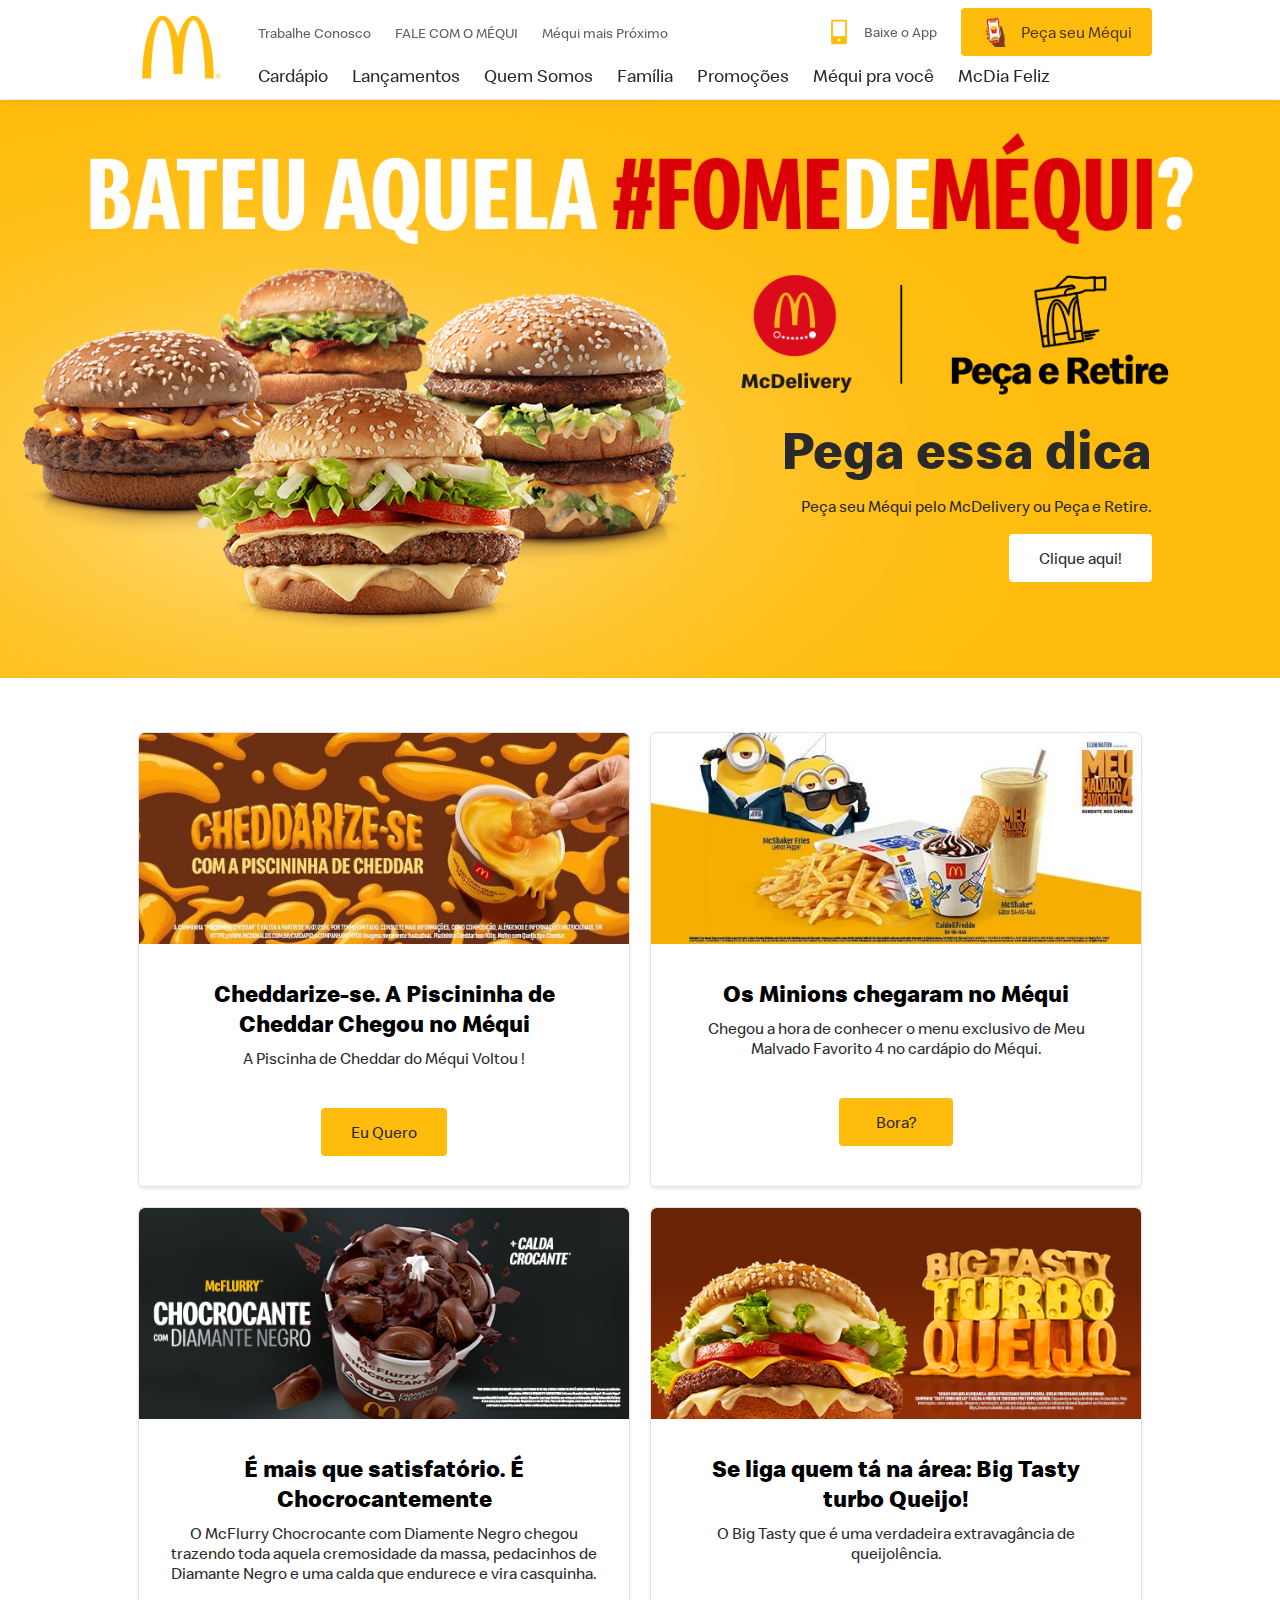
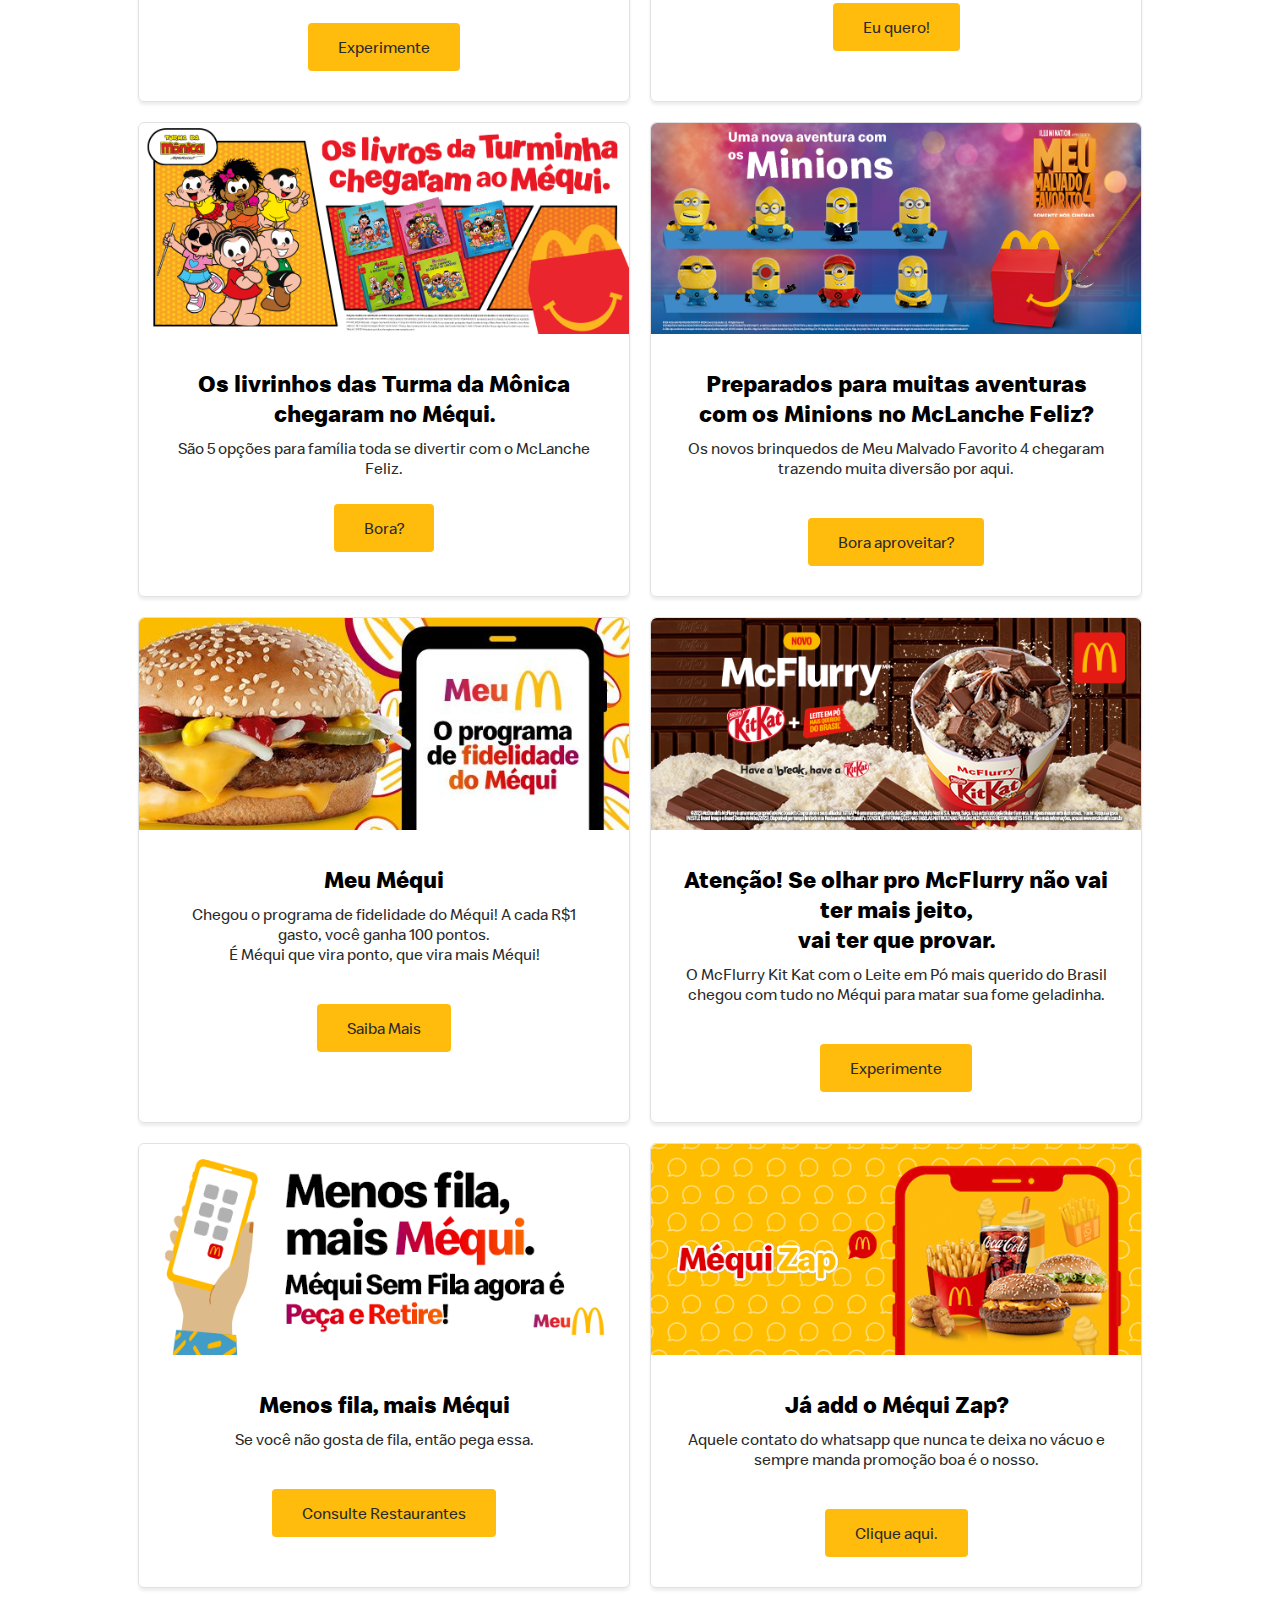
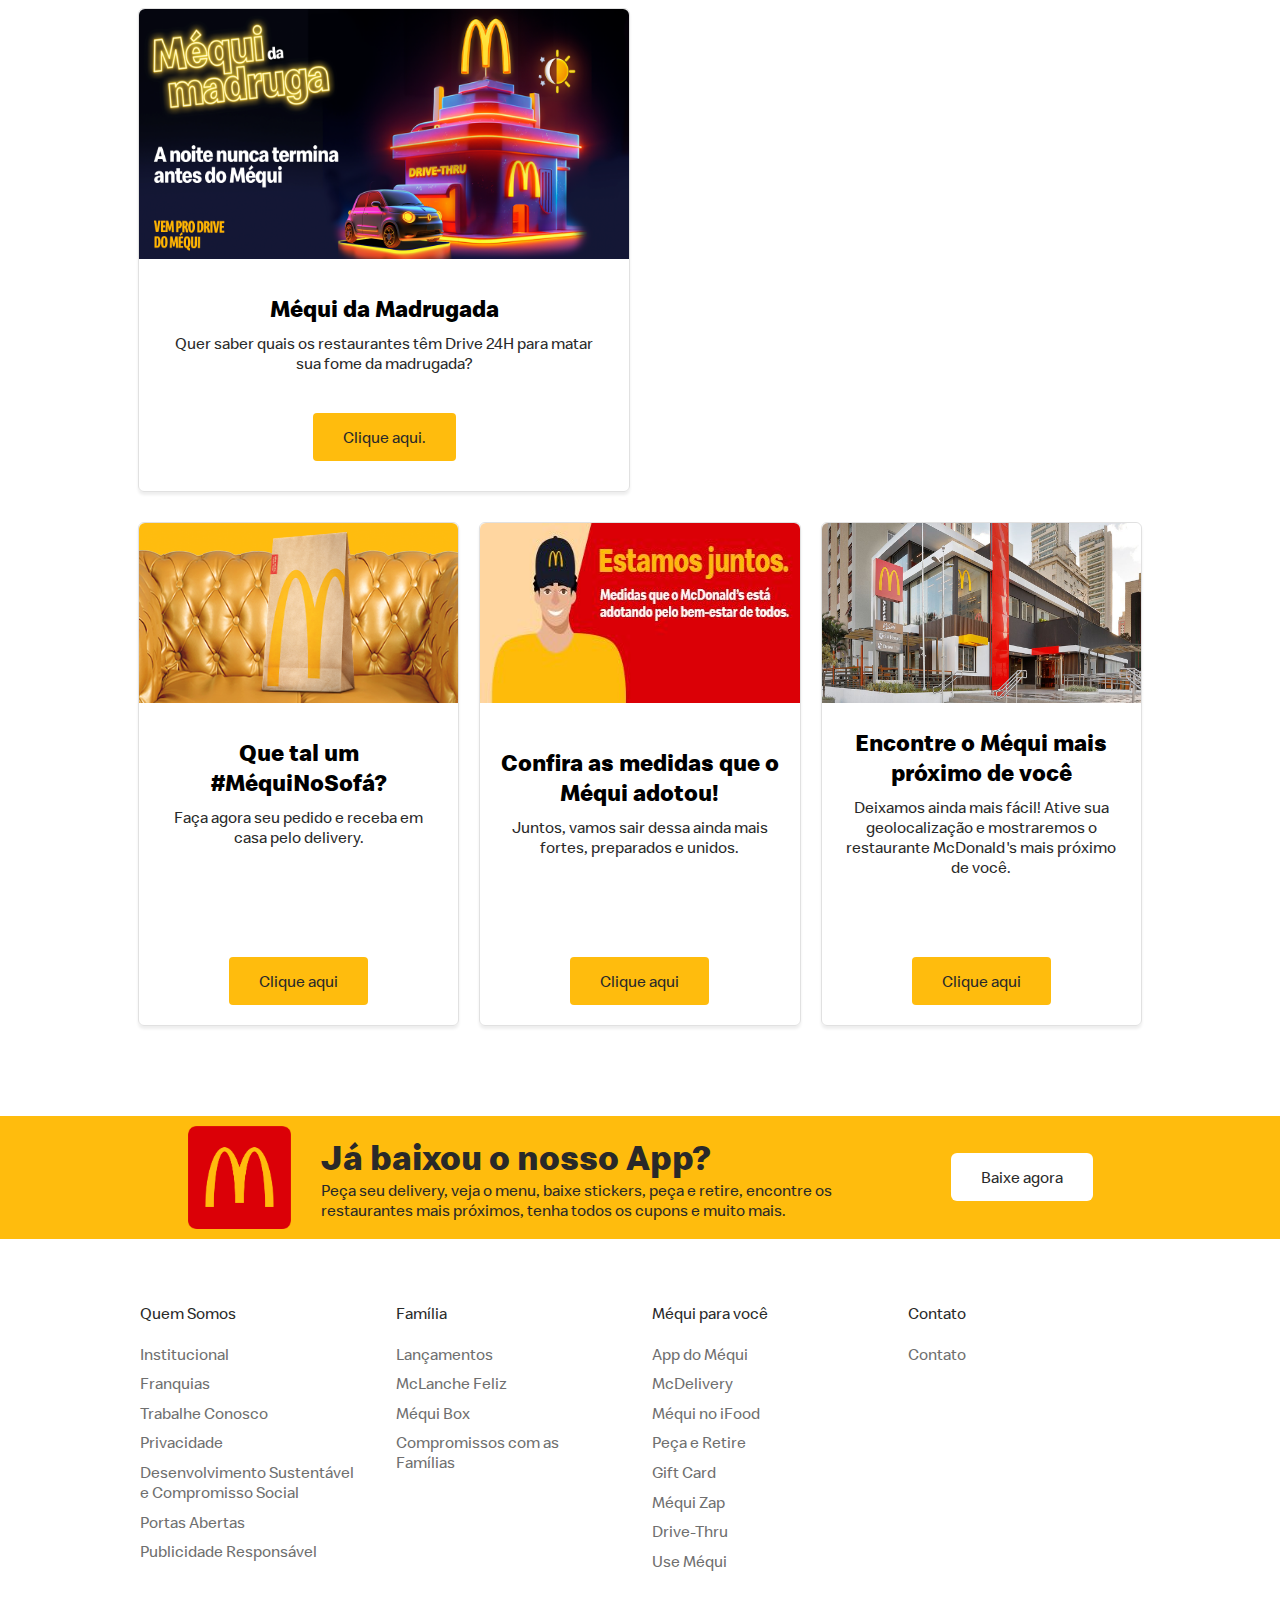
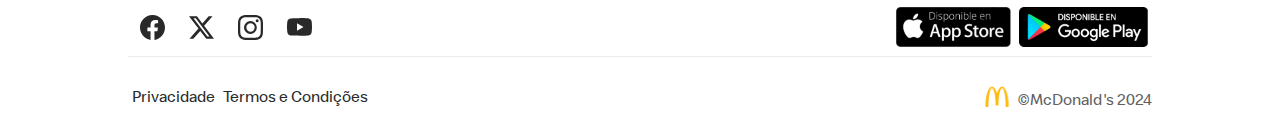
==== index.html @ 84f3f3f7 "lading page done" ====
<!DOCTYPE html>
<html lang="en">

<head>
    <meta charset="UTF-8">
    <meta name="viewport" content="width=device-width, initial-scale=1.0">
    <meta name="author" content="Gabriel do Carmo Batista">
    <meta name="description" content="USED FOR STUDIES REASONS">
    <title>McDonald's - Site Oficial do McDonald' Brasil | McDonald's</title>
    <link rel="stylesheet" href="css/style.css">
    <link rel="icon" type="image" href="./imgs/header/icone.png">
    <script src="script/script.js"></script>
</head>

<body>
    <!-- https://www.w3schools.com/howto/howto_css_dropdown_navbar.asp  => Dropdown link -->
    <header>
        <div class="header-org">
            <div class="brand_logo">
                <a href="index.html" class="img-link">
                    <img src="./imgs/header/mcdonalds-logo-footer-bg-white.webp" alt="McDonald's Logo" width="108px"
                        height="auto">
                </a>
            </div>
            <div class="navegation-div">
                <div class="nav-externs-links">
                    <div class="contact-links">
                        <nav>
                            <ul>
                                <li class="contacts"><a href="#">Trabalhe Conosco</a></li>
                                <li class="contacts"><a href="#">FALE COM O MÉQUI</a></li>
                                <li class="contacts"><a href="#">Méqui mais Próximo</a></li>
                            </ul>
                        </nav>
                    </div>
                    <div class="final-extern">
                        <div class="app-links">
                            <a href="#">
                                <img src="./imgs/header/MCD_Descarga_la_app_406b004273.png" alt="Celular Amarelo">
                                <span>Baixe o App</span>
                            </a>
                        </div>
                        <div class="order-button">
                            <a href="#">
                                <img src="./imgs/header/app-handed.png"
                                    alt="Hand holding a smartphone with foods inside">
                                <span>Peça seu Méqui</span>
                            </a>
                        </div>
                    </div>
                </div>
                <div class="nav-intern-links">
                    <nav>
                        <ul>
                            <li class="mac-links"><a href="#">Cardápio</a></li>
                            <li class="mac-links"><a href="#">Lançamentos</a></li>
                            <li class="mac-links"><a href="#">Quem Somos</a></li>
                            <li class="mac-links"><a href="#">Família</a></li>
                            <li class="mac-links"><a href="#">Promoções</a></li>
                            <li class="mac-links"><a href="#">Méqui pra você</a></li>
                            <li class="mac-links"><a href="#">McDia Feliz</a></li>
                        </ul>
                    </nav>
                </div>
            </div>
        </div>
    </header>
    <main>
        <div class="first-itens-shown">
            <img src="./imgs/592_3_1_banner_home_1440x650_cb1d3e6863.png" alt="Propaganda McDonald's">

            <div class="img-text">
                <h1>Pega essa dica</h1>
                <p>Peça seu Méqui pelo McDelivery ou Peça e Retire.</p>
                <a href="#">
                    Clique aqui!
                </a>
            </div>
        </div>

        <section class="novidades-config">
            <div class="novidades-layout">
                <div class="news-mc">
                    <div class="news-div-img">
                        <img src="./imgs/novidades/cheddarize.jpg" alt="Cheddarize">
                    </div>
                    <div class="news-div-text">
                        <h4>Cheddarize-se. A Piscininha de Cheddar Chegou no Méqui</h4>
                        <div class="text-link">
                            <p>A Piscinha de Cheddar do Méqui Voltou !</p>
                            <a href="#" class="clickhere-button">
                                Eu Quero
                            </a>
                        </div>
                    </div>
                </div>
                <div class="news-mc">
                    <div class="news-div-img">
                        <img src="./imgs/novidades/minions.jpg" alt="Minions no Mc">
                    </div>
                    <div class="news-div-text">
                        <h4>Os Minions chegaram no Méqui</h4>
                        <div class="text-link">
                            <p>Chegou a hora de conhecer o menu exclusivo de Meu Malvado Favorito 4 no cardápio do
                                Méqui.
                            </p>
                            <a href="#" class="clickhere-button">
                                Bora?
                            </a>
                        </div>
                    </div>
                </div>
                <div class="news-mc">
                    <div class="news-div-img">
                        <img src="./imgs/novidades/chocrocante.png" alt="Chocrocante">
                    </div>
                    <div class="news-div-text">
                        <h4>É mais que satisfatório. É Chocrocantemente</h4>
                        <div class="text-link">
                            <p>O McFlurry Chocrocante com Diamente Negro chegou trazendo toda aquela cremosidade da
                                massa,
                                pedacinhos de Diamante Negro e uma calda que endurece e vira casquinha.</p>
                            <a href="#" class="clickhere-button">
                                Experimente
                            </a>
                        </div>
                    </div>
                </div>
                <div class="news-mc">
                    <div class="news-div-img">
                        <img src="./imgs/novidades/bigtasty.png" alt="BigTasty">
                    </div>
                    <div class="news-div-text">
                        <h4>Se liga quem tá na área: Big Tasty turbo Queijo!</h4>
                        <div class="text-link">
                            <p>O Big Tasty que é uma verdadeira extravagância de queijolência.</p>
                            <a href="#" class="clickhere-button">
                                Eu quero!
                            </a>
                        </div>
                    </div>
                </div>
                <div class="news-mc">
                    <div class="news-div-img">
                        <img src="./imgs/novidades/turmadamonica.png" alt="Turma da Monica">
                    </div>
                    <div class="news-div-text">
                        <h4>Os livrinhos das Turma da Mônica chegaram no Méqui.</h4>
                        <p>São 5 opções para família toda se divertir com o McLanche Feliz.</p>
                        <a href="#" class="clickhere-button">
                            Bora?
                        </a>
                    </div>
                </div>
                <div class="news-mc">
                    <div class="news-div-img">
                        <img src="./imgs/novidades/mclanchefeliz.png" alt="McLanche Feliz">
                    </div>
                    <div class="news-div-text">
                        <h4>Preparados para muitas aventuras com os Minions no McLanche Feliz?</h4>
                        <div class="text-link">
                            <p>Os novos brinquedos de Meu Malvado Favorito 4 chegaram trazendo muita diversão por aqui.
                            </p>
                            <a href="#" class="clickhere-button">
                                Bora aproveitar?
                            </a>
                        </div>
                    </div>
                </div>
                <div class="news-mc">
                    <div class="news-div-img">
                        <img src="./imgs/novidades/meumequi.jpg" alt="Meu Méqui">
                    </div>
                    <div class="news-div-text">
                        <h4>Meu Méqui</h4>
                        <div class="text-link">
                            <p>Chegou o programa de fidelidade do Méqui! A cada R$1 gasto, você ganha 100 pontos. <br> É
                                Méqui que vira ponto, que vira mais Méqui!</p>
                            <a href="#" class="clickhere-button">
                                Saiba Mais
                            </a>
                        </div>
                    </div>
                </div>
                <div class="news-mc">
                    <div class="news-div-img">
                        <img src="./imgs/novidades/mcflurry.png" alt="McFlurry">
                    </div>
                    <div class="news-div-text">
                        <h4>Atenção! Se olhar pro McFlurry não vai ter mais jeito, <br>vai ter que provar.</h4>
                        <div class="text-link">
                            <p>O McFlurry Kit Kat com o Leite em Pó mais querido do Brasil chegou com tudo no Méqui para
                                matar sua fome geladinha.</p>
                            <a href="#" class="clickhere-button">
                                Experimente
                            </a>
                        </div>
                    </div>
                </div>
                <div class="news-mc">
                    <div class="news-div-img">
                        <img src="./imgs/novidades/menosfila.png" alt="Menos fila, mais Méqui">
                    </div>
                    <div class="news-div-text">
                        <h4>Menos fila, mais Méqui</h4>
                        <div class="text-link">
                            <p>Se você não gosta de fila, então pega essa.</p>
                            <a href="#" class="clickhere-button">
                                Consulte Restaurantes
                            </a>
                        </div>
                    </div>
                </div>
                <div class="news-mc">
                    <div class="news-div-img">
                        <img src="./imgs/novidades/mequizap.png" alt="MéquiZap">
                    </div>
                    <div class="news-div-text">
                        <h4>Já add o Méqui Zap?</h4>
                        <div class="text-link">
                            <p>Aquele contato do whatsapp que nunca te deixa no vácuo e sempre manda promoção boa é o
                                nosso.
                            </p>
                            <a href="#" class="clickhere-button">
                                Clique aqui.
                            </a>
                        </div>
                    </div>
                </div>
                <div class="news-mc">
                    <div class="news-div-img">
                        <img src="./imgs/novidades/mequimadrugada.png" alt="Méqui da Madrugada" width="580px"
                            height="250px">
                    </div>
                    <div class="news-div-text">
                        <h4>Méqui da Madrugada</h4>
                        <div class="text-link">
                            <p>Quer saber quais os restaurantes têm Drive 24H para matar sua fome da madrugada?</p>
                            <a href="#" class="clickhere-button">
                                Clique aqui.
                            </a>
                        </div>
                    </div>
                </div>
            </div>
        </section>
        <section class="funcionalidades">
            <div class="func-layout">
                <div class="funct-div">
                    <div class="img-fun">
                        <img src="./imgs/novidades/mequisofa.png" alt="Méqui no Sofá" width="410px" height="180px">
                    </div>
                    <div class="fun-content">
                        <div class="text-fun">
                            <h4>Que tal um #MéquiNoSofá?</h4>
                            <p>Faça agora seu pedido e receba em casa pelo delivery. <br><br></p>
                        </div>
                    </div>
                    <div class="fun-a">
                        <a href="#">Clique aqui</a>
                    </div>
                </div>
                <div class="funct-div">
                    <div class="img-fun">
                        <img src="./imgs/novidades/medidas.jpg" alt="Medidas" width="410px" height="180px">
                    </div>
                    <div class="fun-content">
                        <div class="text-fun">
                            <h4>Confira as medidas que o Méqui adotou!</h4>
                            <p>Juntos, vamos sair dessa ainda mais fortes, preparados e unidos.</p>
                        </div>
                    </div>
                    <div class="fun-a">
                        <a href="#">Clique aqui</a>
                    </div>

                </div>
                <div class="funct-div">
                    <div class="img-fun">
                        <img src="./imgs/novidades/mequimaisperto.jpg" alt="Méqui mais perto" width="410px"
                            height="180px">
                    </div>
                    <div class="fun-content">
                        <div class="text-fun">
                            <h4>Encontre o Méqui mais próximo de você</h4>
                            <p>Deixamos ainda mais fácil! Ative sua geolocalização e mostraremos o restaurante
                                McDonald's mais próximo de você.</p>
                        </div>
                    </div>
                    <div class="fun-a">
                        <a href="#">Clique aqui</a>
                    </div>

                </div>
            </div>
        </section>
    </main>

    <footer>
        <div class="footer-header">
            <div class="header-f-lyt">
                <div class="f-layt img-f">
                    <img src="./imgs/footer/mcdonalds-logo-bg-red.webp" alt="McDonalds logo" width="103px"
                        height="103px">

                    <div class="f-layt text-f">
                        <h2>Já baixou o nosso App?</h2>
                        <p>Peça seu delivery, veja o menu, baixe stickers, peça e retire, encontre os <br> restaurantes
                            mais
                            próximos, tenha todos os cupons e muito mais.</p>
                    </div>
                </div>
                <div class="f-layt button-f">
                    <a href="#">Baixe agora</a>
                </div>
            </div>
        </div>
        <div class="molho-style">
            <div class="molho-derramado sem-derramar">
                <svg xmlns="http://www.w3.org/2000/svg" width="1047" height="53" viewBox="0 0 1047 53"
                    class="cheddar-molho">
                    <g fill="#FFBC0D" fill-rule="evenodd">
                        <path
                            d="M783 0h8.898c27.346 1.109 41.205 29.39 70.124 24.947 10.435-1.602 19.12-7.673 30.019-7.762 26.084-.21 38.888 29.7 63.222 34.884 7.298 1.555 14.958 1.35 21.71-2.062 5.922-2.992 10.522-7.947 14.51-13.13 6.888-8.958 13.024-18.669 21.26-26.511 4.48-4.262 9.887-8.221 16.028-9.521 2.384-.506 4.793-.72 7.207-.845H1046M0 0c95.445 0 125.033 46.115 167.984 46.115C219.525 46.115 251.974 0 325.469 0c53.687 0 70.33 25.94 94.489 25.94C448.951 25.94 467.205 0 508.544 0"
                            transform="translate(.32)"></path>
                    </g>
                </svg>
            </div>
        </div>
        <div class="footer-links-ly">
            <div class="links-lyt">
                <div class="direction-link quem-somos-footer">
                    <div class="link-title">Quem Somos</div>
                    <div class="nav-footer-links">
                        <nav>
                            <ul>
                                <li> <a href="#">Institucional</a></li>
                                <li><a href="#">Franquias</a></li>
                                <li><a href="#">Trabalhe Conosco</a></li>
                                <li><a href="#">Privacidade</a></li>
                                <li><a href="#">Desenvolvimento Sustentável e Compromisso Social</a></li>
                                <li><a href="#">Portas Abertas</a></li>
                                <li><a href="#">Publicidade Responsável</a></li>
                            </ul>
                        </nav>
                    </div>
                </div>

                <div class="direction-link family-footer">
                    <div class="link-title">Família</div>
                    <div class="nav-footer-links">
                        <nav>
                            <ul>
                                <li><a href="#">Lançamentos</a></li>
                                <li><a href="#">McLanche Feliz</a></li>
                                <li><a href="#">Méqui Box</a></li>
                                <li><a href="#">Compromissos com as Famílias</a></li>
                            </ul>
                        </nav>
                    </div>
                </div>

                <div class="direction-link mequi-pra-vc-footer">
                    <div class="link-title">Méqui para você</div>
                    <div class="nav-footer-links">
                        <nav>
                            <ul>
                                <li><a href="#">App do Méqui</a></li>
                                <li><a href="#">McDelivery</a></li>
                                <li><a href="#">Méqui no iFood</a></li>
                                <li><a href="#">Peça e Retire</a></li>
                                <li><a href="#">Gift Card</a></li>
                                <li><a href="#">Méqui Zap</a></li>
                                <li><a href="#">Drive-Thru</a></li>
                                <li><a href="#">Use Méqui</a></li>
                            </ul>
                        </nav>
                    </div>
                </div>

                <div class="direction-link contacts-footer">
                    <div class="link-title">Contato</div>
                    <div class="nav-footer-links">
                        <nav>
                            <ul>
                                <li><a href="#">Contato</a></li>
                            </ul>
                        </nav>
                    </div>
                </div>
            </div>
        </div>
        <div class="social-medias">
            <div class="socialm-lyt">
                <div class="social-medias-links">
                    <div class="facebook"><svg xmlns="http://www.w3.org/2000/svg" width="25" height="25"
                            fill="#292929" class="bi bi-facebook" viewBox="0 0 16 16">
                            <path
                                d="M16 8.049c0-4.446-3.582-8.05-8-8.05C3.58 0-.002 3.603-.002 8.05c0 4.017 2.926 7.347 6.75 7.951v-5.625h-2.03V8.05H6.75V6.275c0-2.017 1.195-3.131 3.022-3.131.876 0 1.791.157 1.791.157v1.98h-1.009c-.993 0-1.303.621-1.303 1.258v1.51h2.218l-.354 2.326H9.25V16c3.824-.604 6.75-3.934 6.75-7.951" />
                        </svg></div>

                    <div class="twitter">
                        <svg xmlns="http://www.w3.org/2000/svg" width="25" height="25" fill="#292929" class="bi bi-twitter-x" viewBox="0 0 16 16">
                            <path d="M12.6.75h2.454l-5.36 6.142L16 15.25h-4.937l-3.867-5.07-4.425 5.07H.316l5.733-6.57L0 .75h5.063l3.495 4.633L12.601.75Zm-.86 13.028h1.36L4.323 2.145H2.865z"/>
                          </svg>
                    </div>

                    <div class="instagram">
                        <svg xmlns="http://www.w3.org/2000/svg" width="25" height="25" fill="#292929" class="bi bi-instagram" viewBox="0 0 16 16">
                            <path d="M8 0C5.829 0 5.556.01 4.703.048 3.85.088 3.269.222 2.76.42a3.9 3.9 0 0 0-1.417.923A3.9 3.9 0 0 0 .42 2.76C.222 3.268.087 3.85.048 4.7.01 5.555 0 5.827 0 8.001c0 2.172.01 2.444.048 3.297.04.852.174 1.433.372 1.942.205.526.478.972.923 1.417.444.445.89.719 1.416.923.51.198 1.09.333 1.942.372C5.555 15.99 5.827 16 8 16s2.444-.01 3.298-.048c.851-.04 1.434-.174 1.943-.372a3.9 3.9 0 0 0 1.416-.923c.445-.445.718-.891.923-1.417.197-.509.332-1.09.372-1.942C15.99 10.445 16 10.173 16 8s-.01-2.445-.048-3.299c-.04-.851-.175-1.433-.372-1.941a3.9 3.9 0 0 0-.923-1.417A3.9 3.9 0 0 0 13.24.42c-.51-.198-1.092-.333-1.943-.372C10.443.01 10.172 0 7.998 0zm-.717 1.442h.718c2.136 0 2.389.007 3.232.046.78.035 1.204.166 1.486.275.373.145.64.319.92.599s.453.546.598.92c.11.281.24.705.275 1.485.039.843.047 1.096.047 3.231s-.008 2.389-.047 3.232c-.035.78-.166 1.203-.275 1.485a2.5 2.5 0 0 1-.599.919c-.28.28-.546.453-.92.598-.28.11-.704.24-1.485.276-.843.038-1.096.047-3.232.047s-2.39-.009-3.233-.047c-.78-.036-1.203-.166-1.485-.276a2.5 2.5 0 0 1-.92-.598 2.5 2.5 0 0 1-.6-.92c-.109-.281-.24-.705-.275-1.485-.038-.843-.046-1.096-.046-3.233s.008-2.388.046-3.231c.036-.78.166-1.204.276-1.486.145-.373.319-.64.599-.92s.546-.453.92-.598c.282-.11.705-.24 1.485-.276.738-.034 1.024-.044 2.515-.045zm4.988 1.328a.96.96 0 1 0 0 1.92.96.96 0 0 0 0-1.92m-4.27 1.122a4.109 4.109 0 1 0 0 8.217 4.109 4.109 0 0 0 0-8.217m0 1.441a2.667 2.667 0 1 1 0 5.334 2.667 2.667 0 0 1 0-5.334"/>
                          </svg>
                    </div>

                    <div class="youtube">
                        <svg xmlns="http://www.w3.org/2000/svg" width="25" height="25" fill="#292929" class="bi bi-youtube" viewBox="0 0 16 16">
                            <path d="M8.051 1.999h.089c.822.003 4.987.033 6.11.335a2.01 2.01 0 0 1 1.415 1.42c.101.38.172.883.22 1.402l.01.104.022.26.008.104c.065.914.073 1.77.074 1.957v.075c-.001.194-.01 1.108-.082 2.06l-.008.105-.009.104c-.05.572-.124 1.14-.235 1.558a2.01 2.01 0 0 1-1.415 1.42c-1.16.312-5.569.334-6.18.335h-.142c-.309 0-1.587-.006-2.927-.052l-.17-.006-.087-.004-.171-.007-.171-.007c-1.11-.049-2.167-.128-2.654-.26a2.01 2.01 0 0 1-1.415-1.419c-.111-.417-.185-.986-.235-1.558L.09 9.82l-.008-.104A31 31 0 0 1 0 7.68v-.123c.002-.215.01-.958.064-1.778l.007-.103.003-.052.008-.104.022-.26.01-.104c.048-.519.119-1.023.22-1.402a2.01 2.01 0 0 1 1.415-1.42c.487-.13 1.544-.21 2.654-.26l.17-.007.172-.006.086-.003.171-.007A100 100 0 0 1 7.858 2zM6.4 5.209v4.818l4.157-2.408z"/>
                          </svg>
                    </div>
                </div>
                <div class="download-app">
                    <div class="apple-store">
                        <img src="./imgs/footer/download app/app_store_3x_d293084ca1.png" alt="Apple Store">
                    </div>
                    <div class="play-store">
                        <img src="./imgs/footer/download app/disponible_google_play_3x_c977cae3bc.png" alt="Play Store">
                    </div>
                </div>
            </div>
        </div>
        <div class="last-content">
            <div class="last-lyt">
                <div class="link-privaticity">
                    <nav>
                        <ul>
                            <li><a href="#">Privacidade</a></li>
                            <li><a href="#">Termos e Condições</a></li>
                        </ul>
                    </nav>
                </div>
                <div class="copyrigthh">
                    <div class="copy-img">
                        <img src="./imgs/header/icone.png" alt="McLogo">
                    </div>
                    <div class="copy-text">
                        <span>&copy;McDonald's 2024</span>
                    </div>
                </div>
            </div>
        </div>
    </footer>
</body>

</html>
---- css/style.css ----
* {
    margin: 0;
    padding: 0;
    box-sizing: border-box;
}


/* FONTS - TAKEN IN THE OFFICIAL MAKE DONALD'S WEBSITE */
@font-face {
    font-family: Speedee-Regular;
    src: url("../fonts/Speedee_A_Rg.783d9e1.ttf");
}

@font-face {
    font-family: Speedee-Bold;
    src: url("../fonts/Speedee_A_Bd.2be351e.ttf");
}


/* PAGE'S CONFIGS */
body {
    font-family: Speedee-Regular;
    overflow-x: hidden;
}


/*  HEADER ELEMENT'S CONFIGS */
header {
    position: fixed;
    width: 100%;
    box-shadow: 0em 0em 0.6em rgba(0, 0, 0, 0.13);
    background-color: white;
    z-index: 1000;
}

.header-org {
    padding: 0 10%;
    display: inline-flex;
}

.brand_logo {
    display: inline-flex;
    height: 100%;
}

.brand_logo a {
    margin-right: 10px;
}

.nav-externs-links {
    display: inline-flex;
    align-items: center;
    justify-content: space-between;
    width: 100%;
}

.nav-intern-links {
    display: inline-flex;
}

.nav-externs-links nav ul,
.nav-intern-links nav ul {
    list-style-type: none;
    display: flex;
}

.nav-externs-links nav ul li a {
    color: #606060;
    font-size: 14px;
    text-decoration: none;
    padding: .5rem .75rem;
    white-space: nowrap;
}

.nav-intern-links nav ul li a {
    color: #292929;
    font-size: 18px;
    text-decoration: none;
    padding: .5rem .75rem;
    white-space: nowrap;
}

.final-extern {
    display: inline-flex;
    align-items: center;
}

.app-links a {
    display: inline-flex;
    align-items: center;
    text-decoration: none;
    color: #606060;
    font-size: 14px;
    padding: .5rem .75rem;
    white-space: nowrap;
}

.app-links a img {
    margin-right: 10px;
    max-height: 30px;
}

.order-button {
    padding: .5rem .75rem;
    padding-right: 0;
}

.order-button a img {
    max-height: 30px;
    margin-right: 10px;
}

.order-button a {
    font-size: 1rem;
    text-decoration: none;
    color: rgba(0, 0, 0, .7);
    ;
    display: inline-flex;
    text-align: center;
    align-items: center;
    background-color: #ffbc0d;
    height: 48px;
    min-width: 114px;
    cursor: pointer;
    padding: 20px;
    border-radius: 4px;
    white-space: nowrap;
}

.order-button a:hover {
    background-color: #c08b00;
}




/* MAIN ELEMENT'S CONFIG */
.first-itens-shown {
    position: relative;
    padding-top: 100px;
}

.first-itens-shown img {
    width: 100%;
}

.img-text {
    position: absolute;
    right: 10%;
    color: #292929;
    text-align: right;
    top: 0;
    height: calc(100% - 100px);
    display: flex;
    align-items: flex-end;
    flex-direction: column;
    justify-content: flex-end;
}

.img-text h1 {
    font-family: Speedee-Bold;
    font-size: 54px;
    margin-bottom: 13px;
}

.img-text p {
    font-size: 16px;
    margin-bottom: 18px;
    color: #292929;
}

.img-text a {
    text-decoration: none;
    color: #292929;
    background-color: white;
    height: 48px;
    min-width: 114px;
    padding: 14px 30px;
    border-radius: 4px;
}


.novidades-config {
    width: 100%;
}

.novidades-layout {
    padding: 0 10%;
    padding-top: 40px;
    display: flex;
    flex-wrap: wrap;
}

.news-mc {
    border: 1px solid #e1e1e1;
    box-shadow: 0 3px 3px rgba(0, 0, 0, .07);
    border-radius: 6px;
    text-align: center;
    display: flex;
    align-items: center;
    flex-direction: column;
    width: calc(50% - 20px);
    margin: 10px;
}

.news-div-img {
    display: block;
    width: 100%;
}


.news-div-img img {
    width: 100%;
    border-radius: 6px 6px 0px 0px;
}

.news-div-text {
    padding: 30px;

}

.news-div-text h4 {
    font-size: 24px;
    font-family: Speedee-Bold;
}

.news-div-text p {
    font-size: 16px;
    color: #292929;
    margin-top: 10px;
    margin-bottom: 40px;
}

.news-div-text a {
    background-color: #ffbc0d;
    color: #292929;
    border: none;
    height: 48px;
    min-width: 114px;
    padding: 14px 30px;
    white-space: nowrap;
    text-align: center;
    text-decoration: none;
    border-radius: 4px;
}

.news-div-text a:hover {
    background-color: #c08b00;
}

.text-link {
    display: flex;
    align-items: center;
    flex-direction: column;

}

.funcionalidades {
    width: 100%;
}

.func-layout {
    padding: 0 10%;
    padding-top: 10px;
    padding-bottom: 80px;
    display: flex;
    flex-wrap: nowrap;
}

.funct-div {
    border: 1px solid #e1e1e1;
    box-shadow: 0 3px 3px rgba(0, 0, 0, .07);
    border-radius: 6px;
    text-align: center;
    display: flex;
    align-items: center;
    flex-direction: column;
    width: calc(50% - 20px);
    margin: 10px;
    justify-content: space-between;
}

.fun-content {
    padding: 20px;
}

.img-fun {
    display: block;
    width: 100%;
}

.img-fun img {
    width: 100%;
    border-radius: 6px 6px 0px 0px;
}

.text-fun h4 {
    font-size: 24px;
    font-family: Speedee-Bold;
}

.text-fun p {
    font-size: 16px;
    color: #292929;
    margin-top: 10px;
    margin-bottom: 40px;
}

.fun-a {
    display: flex;
    justify-content: center;
    align-items: center;
    padding: 20px;
    width: 100%;
}

.fun-a a {
    background-color: #ffbc0d;
    color: #292929;
    border: none;
    height: 48px;
    min-width: 114px;
    padding: 14px 30px;
    white-space: nowrap;
    text-decoration: none;
    border-radius: 4px;
}

.fun-a a:hover {
    background-color: #c08b00;
}



/* FOOTER ELEMENTS'S CONFIG*/
footer {
    width: 100%;
}

.footer-header {
    background-color: #ffbc0d;
    padding: 0 10%;
}

.header-f-lyt {
    padding: 10px 0;
    display: flex;
    align-items: center;
    justify-content: space-around;
}

.img-f {
    display: flex;
    align-items: center;
}

.img-f img {
    margin-right: 30px;
}

.text-f {
    display: inline-flex;
    flex-direction: column;
}

.text-f p {
    color: #292929;
    font-size: 16px;
}

.text-f h2 {
    font-family: Speedee-bold;
    font-size: 36px;
    color: #292929;
}


.button-f a {
    background-color: white;
    text-decoration: none;
    color: #292929;
    padding: 14px 30px;
    white-space: nowrap;
    height: 48px;
    min-width: 114px;
    border-radius: 6px;
}

.molho-style {
    padding: 0 10%;

}

.sem-derramar {
    visibility: hidden;
    margin-top: -20px;
}

.derramando {
    visibility: visible;
}


.footer-links-ly {
    padding: 0 10%;
    margin: 15px 0;
}

.links-lyt {
    display: flex;
    color: #292929;
}

.direction-link {
    padding: .75rem;
    margin-right: 16px;
    display: block;
    flex-basis: 0;
    flex-grow: 1;
    flex-shrink: 1;

}

.link-title {
    padding-bottom: 1rem;
}

.nav-footer-links nav ul li {
    list-style-type: none;
    padding: .30rem 0;
}

.nav-footer-links nav ul li a {
    text-decoration: none;
    color: #6f6f6f;
}


/* Social Medias Layout */
.social-medias {
    padding: 0 10%;
    margin-bottom: 1.6rem;
}

.socialm-lyt {
    display: flex;
    justify-content: space-between;
    border-bottom: 1px solid rgba(0, 0, 0, .08);
}

.social-medias-links {
    display: flex;
}

.social-medias-links div {
    padding: .75rem;
}

.facebook svg:hover {
    fill: blue;
    transition: 0.5s;
}

.twitter svg:hover {
    fill: goldenrod;
    transition: 0.5s;
}

.instagram svg:hover {
    fill: palevioletred;
    transition: 0.5s;
}

.youtube svg:hover {
    fill: red;
    transition: 0.5s;
}


.download-app {
    display: flex;
}

.download-app div {
    padding: .25rem;
}

.download-app div img {
    width: auto;
    height: 40px;
}

/* Last content */
.last-content {
    padding: 0 10%;
}

.last-lyt {
    display: flex;
    justify-content: space-between;
    color: #606060;
}

.link-privaticity nav ul {
    display: flex;
}

.link-privaticity nav ul li {
    list-style-type: none;
    padding: .25rem;
}


.link-privaticity nav ul li a {
    text-decoration: none;
    color: #292929;
}

.copyrigthh {
    display: flex;
    text-align: center;
    align-items: center;
}

.copy-img {
    margin-right: 5px;
}

.copy-img img {
    height: 30px;
    width: auto;
}
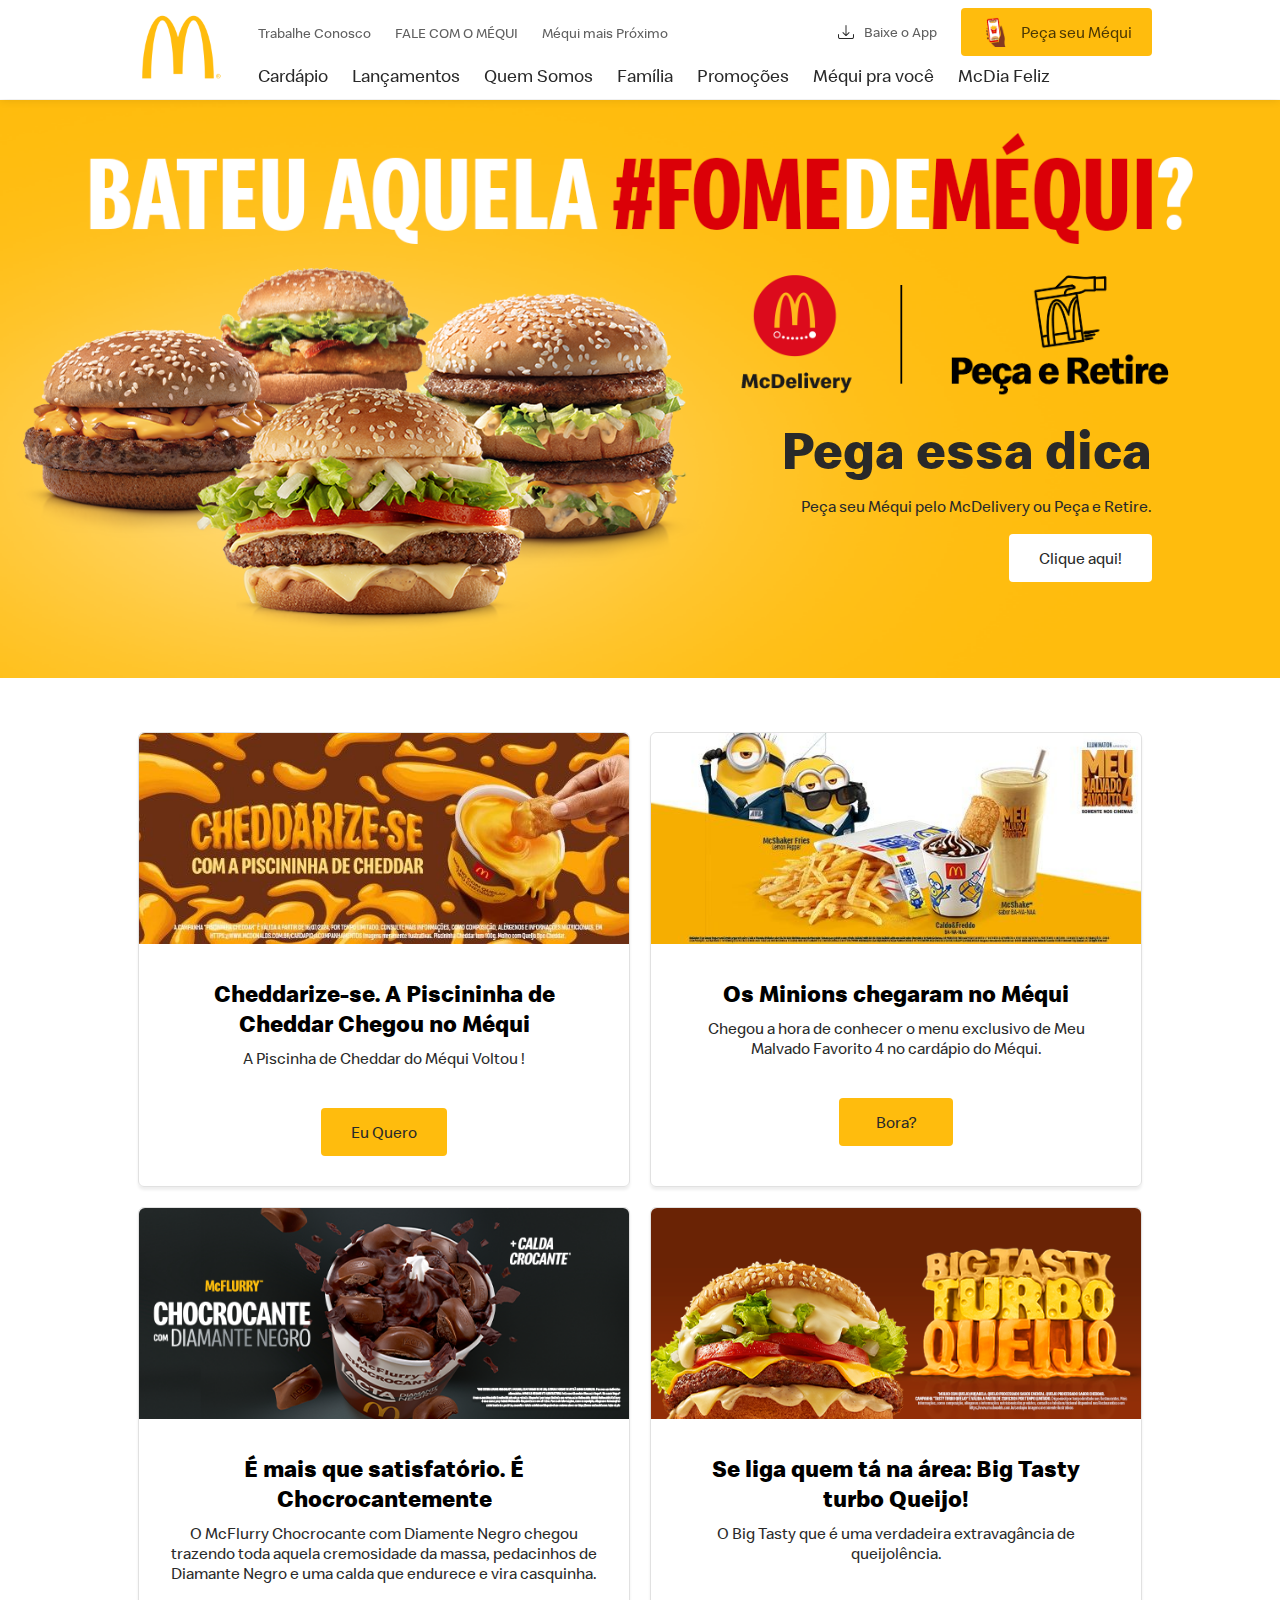
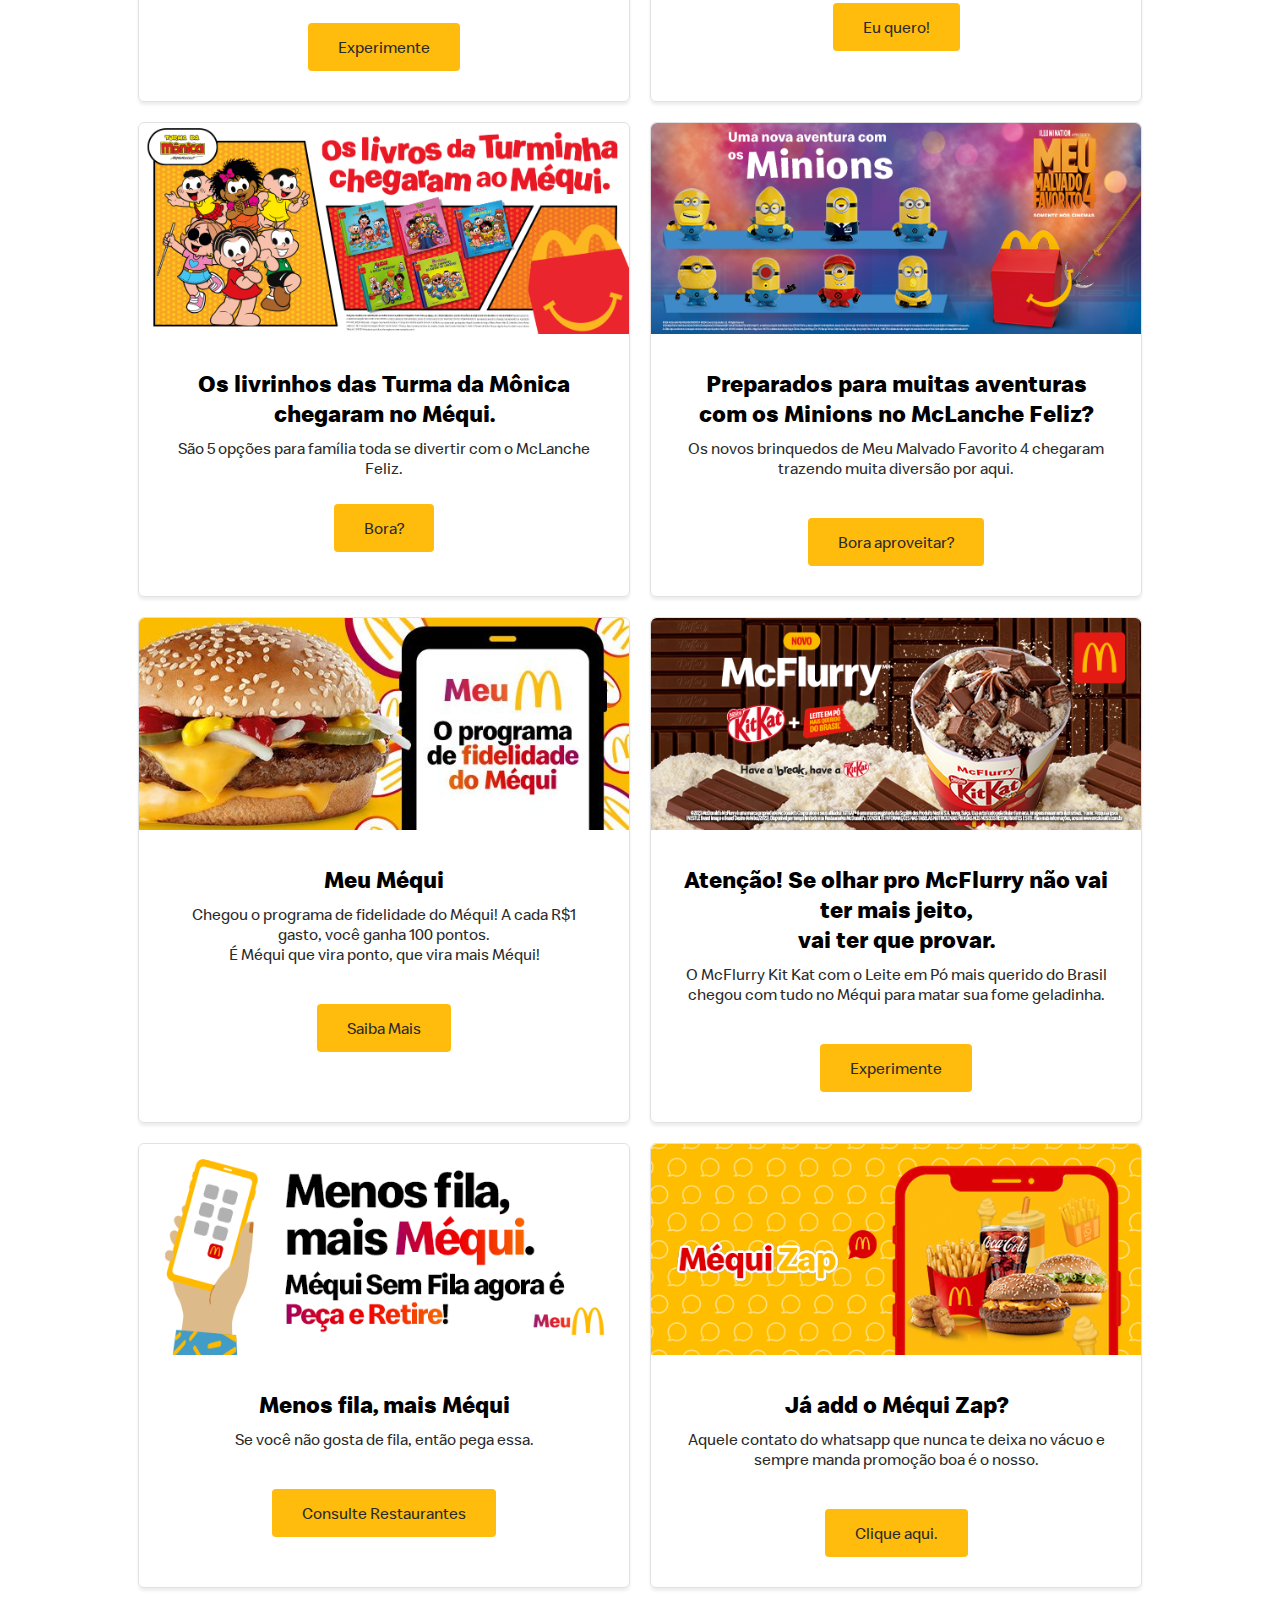
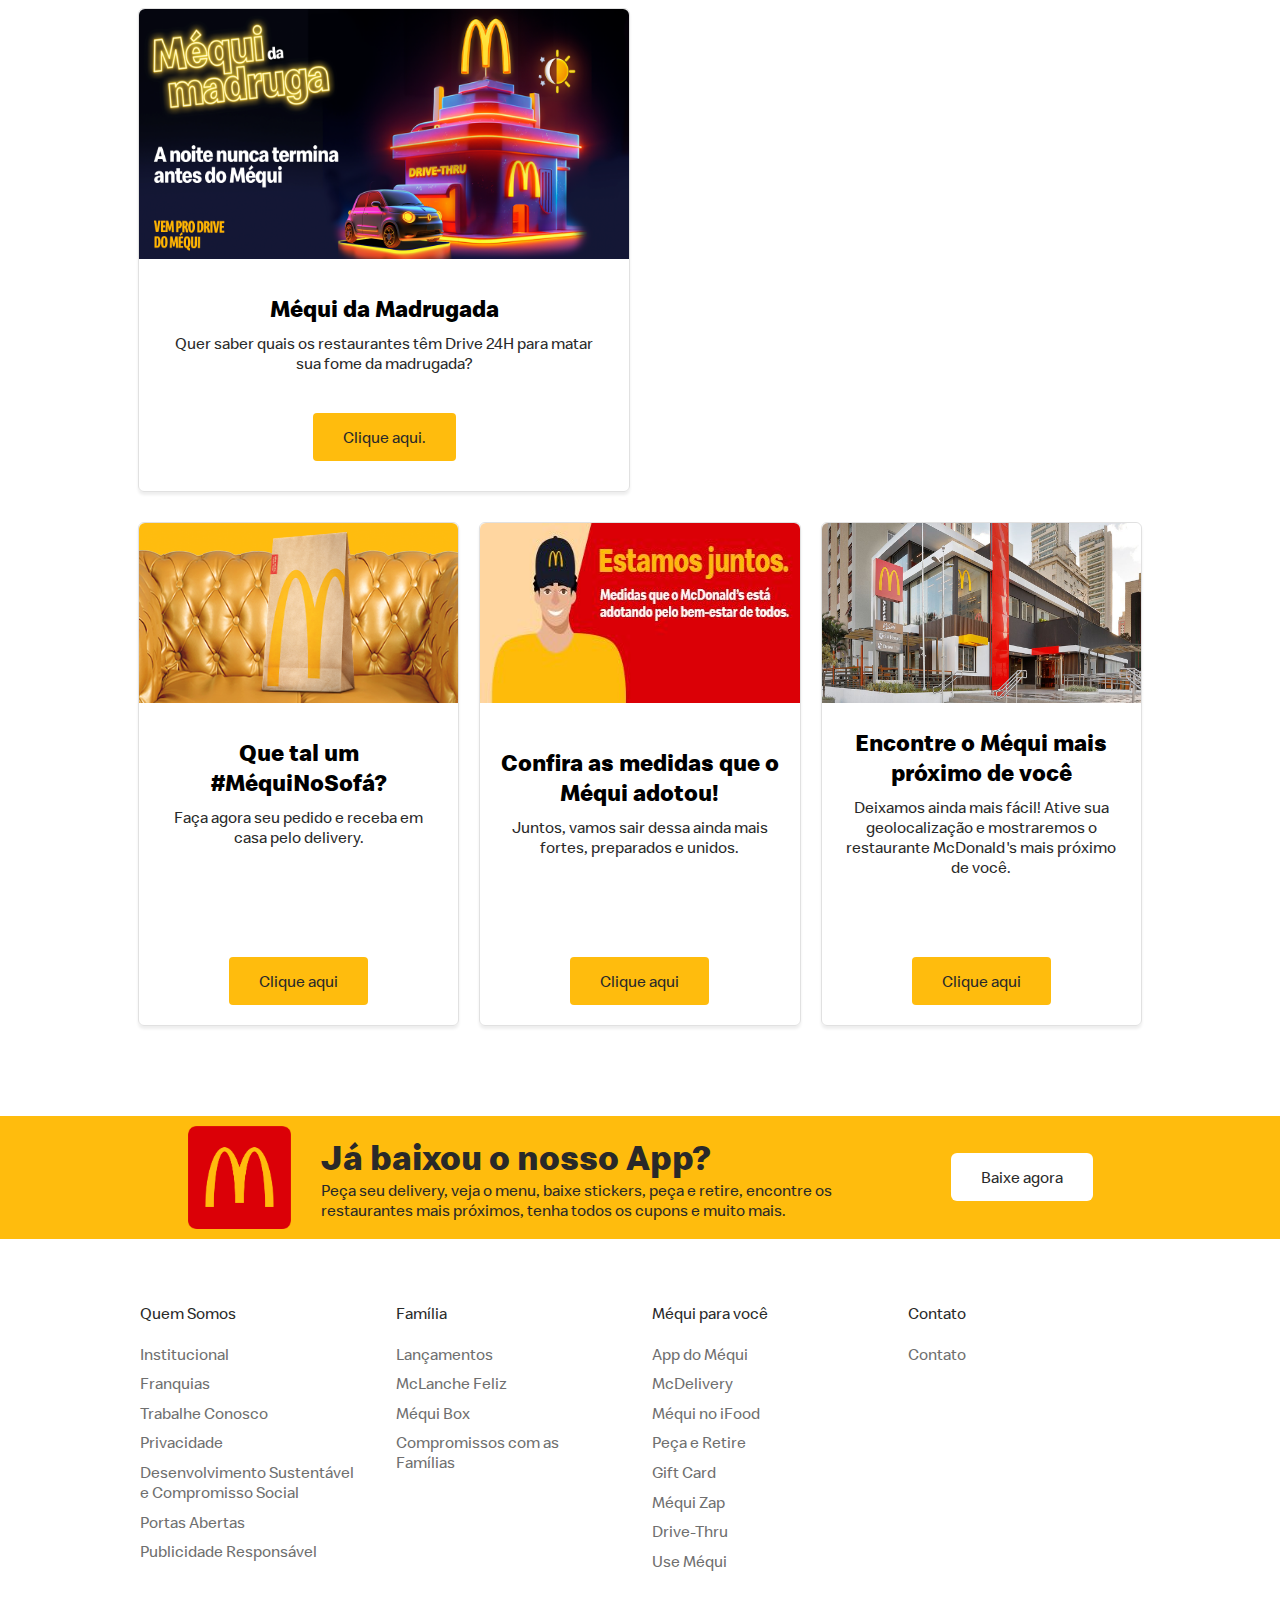
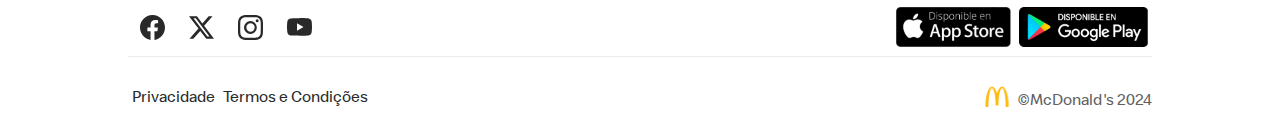
==== commit 7b55b178: "more resposivity" ====
--- a/index.html
+++ b/index.html
@@ -9,11 +9,11 @@
     <title>McDonald's - Site Oficial do McDonald' Brasil | McDonald's</title>
     <link rel="stylesheet" href="css/style.css">
     <link rel="icon" type="image" href="./imgs/header/icone.png">
+    <link rel="stylesheet" href="https://cdn.jsdelivr.net/npm/bootstrap-icons@1.11.3/font/bootstrap-icons.min.css">
     <script src="script/script.js"></script>
 </head>
 
 <body>
-    <!-- https://www.w3schools.com/howto/howto_css_dropdown_navbar.asp  => Dropdown link -->
     <header>
         <div class="header-org">
             <div class="brand_logo">
@@ -21,6 +21,9 @@
                     <img src="./imgs/header/mcdonalds-logo-footer-bg-white.webp" alt="McDonald's Logo" width="108px"
                         height="auto">
                 </a>
+                <div class="menu-svg">
+                    <i class="bi bi-list"></i>
+                </div>
             </div>
             <div class="navegation-div">
                 <div class="nav-externs-links">
@@ -35,8 +38,8 @@
                     </div>
                     <div class="final-extern">
                         <div class="app-links">
-                            <a href="#">
-                                <img src="./imgs/header/MCD_Descarga_la_app_406b004273.png" alt="Celular Amarelo">
+                            <a href="Apps page/apps.html">
+                                <i class="bi bi-download"></i>
                                 <span>Baixe o App</span>
                             </a>
                         </div>
@@ -65,9 +68,104 @@
             </div>
         </div>
     </header>
+    <div class="sidebar">
+        <div class="sidebar-header">
+            <div class="mc-logo">
+                <a href="index.html" class="img-link">
+                    <img src="./imgs/header/mcdonalds-logo-footer-bg-white.webp" alt="McDonald's Logo">
+                </a>
+            </div>
+            <div class="close-svg">
+                <i class="bi bi-x"></i>
+            </div>
+        </div>
+
+
+        <div class="intern-links">
+            <nav>
+                <ul>
+                    <li>
+                        <div class="link-internos">
+                            Cardápio
+                            <i class="bi bi-plus"></i>
+                        </div>
+                    </li>
+                    <li>
+                        <div class="link-internos">
+                            <a href="lancamentos.html">Lançamentos</a>
+                        </div>
+                    </li>
+                    <li>
+                        <div class="link-internos">
+                            Quem somos
+                            <i class="bi bi-plus"></i>
+                        </div>
+                    </li>
+                    <li>
+                        <div class="link-internos">
+                            Família
+                            <i class="bi bi-plus"></i>
+                        </div>
+                    </li>
+                    <li>
+                        <div class="link-internos">
+                            Promoções
+                            <i class="bi bi-plus"></i>
+                        </div>
+                    </li>
+                    <li>
+                        <div class="link-internos">
+                            Méqui pra você
+                            <i class="bi bi-plus"></i>
+                        </div>
+                    </li>
+                    <li>
+                        <div class="link-internos">
+                            McDia Feliz
+                            <i class="bi bi-plus"></i>
+                        </div>
+                    </li>
+                </ul>
+            </nav>
+        </div>
+
+
+        <div class="extern-links">
+            <nav>
+                <ul>
+                    <li>
+                        <div class="mclinks">
+                            <a href="#">
+                                <img src="./imgs/header/MCD_Descarga_la_app_406b004273.png" alt="Phone">
+                                Baixe o app
+                            </a>
+                        </div>
+                    </li>
+
+                    <li>
+                        <div class="mclinks">
+                            <a href="#">Trabalhe conosco</a>
+                        </div>
+                    </li>
+
+                    <li>
+                        <div class="mclinks">
+                            <a href="#">FALE COM O MÉQUI</a>
+                        </div>
+                    </li>
+
+                    <li>
+                        <div class="mclinks">
+                            <a href="#">Méqui mais Próximo</a>
+                        </div>
+                    </li>
+                </ul>
+            </nav>
+        </div>
+    </div>
     <main>
         <div class="first-itens-shown">
-            <img src="./imgs/592_3_1_banner_home_1440x650_cb1d3e6863.png" alt="Propaganda McDonald's">
+            <img src="./imgs/592_3_1_banner_home_1440x650_cb1d3e6863.png" alt="Propaganda McDonald's" class="main-img">
 
             <div class="img-text">
                 <h1>Pega essa dica</h1>
@@ -295,7 +393,6 @@
             </div>
         </section>
     </main>
-
     <footer>
         <div class="footer-header">
             <div class="header-f-lyt">
@@ -317,7 +414,7 @@
         </div>
         <div class="molho-style">
             <div class="molho-derramado sem-derramar">
-                <svg xmlns="http://www.w3.org/2000/svg" width="1047" height="53" viewBox="0 0 1047 53"
+                <svg xmlns="http://www.w3.org/2000/svg" width="100%" height="53" viewBox="0 0 1047 53"
                     class="cheddar-molho">
                     <g fill="#FFBC0D" fill-rule="evenodd">
                         <path
@@ -393,28 +490,34 @@
         <div class="social-medias">
             <div class="socialm-lyt">
                 <div class="social-medias-links">
-                    <div class="facebook"><svg xmlns="http://www.w3.org/2000/svg" width="25" height="25"
-                            fill="#292929" class="bi bi-facebook" viewBox="0 0 16 16">
+                    <div class="facebook"><svg xmlns="http://www.w3.org/2000/svg" width="25" height="25" fill="#292929"
+                            class="bi bi-facebook" viewBox="0 0 16 16">
                             <path
                                 d="M16 8.049c0-4.446-3.582-8.05-8-8.05C3.58 0-.002 3.603-.002 8.05c0 4.017 2.926 7.347 6.75 7.951v-5.625h-2.03V8.05H6.75V6.275c0-2.017 1.195-3.131 3.022-3.131.876 0 1.791.157 1.791.157v1.98h-1.009c-.993 0-1.303.621-1.303 1.258v1.51h2.218l-.354 2.326H9.25V16c3.824-.604 6.75-3.934 6.75-7.951" />
                         </svg></div>
 
                     <div class="twitter">
-                        <svg xmlns="http://www.w3.org/2000/svg" width="25" height="25" fill="#292929" class="bi bi-twitter-x" viewBox="0 0 16 16">
-                            <path d="M12.6.75h2.454l-5.36 6.142L16 15.25h-4.937l-3.867-5.07-4.425 5.07H.316l5.733-6.57L0 .75h5.063l3.495 4.633L12.601.75Zm-.86 13.028h1.36L4.323 2.145H2.865z"/>
-                          </svg>
+                        <svg xmlns="http://www.w3.org/2000/svg" width="25" height="25" fill="#292929"
+                            class="bi bi-twitter-x" viewBox="0 0 16 16">
+                            <path
+                                d="M12.6.75h2.454l-5.36 6.142L16 15.25h-4.937l-3.867-5.07-4.425 5.07H.316l5.733-6.57L0 .75h5.063l3.495 4.633L12.601.75Zm-.86 13.028h1.36L4.323 2.145H2.865z" />
+                        </svg>
                     </div>
 
                     <div class="instagram">
-                        <svg xmlns="http://www.w3.org/2000/svg" width="25" height="25" fill="#292929" class="bi bi-instagram" viewBox="0 0 16 16">
-                            <path d="M8 0C5.829 0 5.556.01 4.703.048 3.85.088 3.269.222 2.76.42a3.9 3.9 0 0 0-1.417.923A3.9 3.9 0 0 0 .42 2.76C.222 3.268.087 3.85.048 4.7.01 5.555 0 5.827 0 8.001c0 2.172.01 2.444.048 3.297.04.852.174 1.433.372 1.942.205.526.478.972.923 1.417.444.445.89.719 1.416.923.51.198 1.09.333 1.942.372C5.555 15.99 5.827 16 8 16s2.444-.01 3.298-.048c.851-.04 1.434-.174 1.943-.372a3.9 3.9 0 0 0 1.416-.923c.445-.445.718-.891.923-1.417.197-.509.332-1.09.372-1.942C15.99 10.445 16 10.173 16 8s-.01-2.445-.048-3.299c-.04-.851-.175-1.433-.372-1.941a3.9 3.9 0 0 0-.923-1.417A3.9 3.9 0 0 0 13.24.42c-.51-.198-1.092-.333-1.943-.372C10.443.01 10.172 0 7.998 0zm-.717 1.442h.718c2.136 0 2.389.007 3.232.046.78.035 1.204.166 1.486.275.373.145.64.319.92.599s.453.546.598.92c.11.281.24.705.275 1.485.039.843.047 1.096.047 3.231s-.008 2.389-.047 3.232c-.035.78-.166 1.203-.275 1.485a2.5 2.5 0 0 1-.599.919c-.28.28-.546.453-.92.598-.28.11-.704.24-1.485.276-.843.038-1.096.047-3.232.047s-2.39-.009-3.233-.047c-.78-.036-1.203-.166-1.485-.276a2.5 2.5 0 0 1-.92-.598 2.5 2.5 0 0 1-.6-.92c-.109-.281-.24-.705-.275-1.485-.038-.843-.046-1.096-.046-3.233s.008-2.388.046-3.231c.036-.78.166-1.204.276-1.486.145-.373.319-.64.599-.92s.546-.453.92-.598c.282-.11.705-.24 1.485-.276.738-.034 1.024-.044 2.515-.045zm4.988 1.328a.96.96 0 1 0 0 1.92.96.96 0 0 0 0-1.92m-4.27 1.122a4.109 4.109 0 1 0 0 8.217 4.109 4.109 0 0 0 0-8.217m0 1.441a2.667 2.667 0 1 1 0 5.334 2.667 2.667 0 0 1 0-5.334"/>
-                          </svg>
+                        <svg xmlns="http://www.w3.org/2000/svg" width="25" height="25" fill="#292929"
+                            class="bi bi-instagram" viewBox="0 0 16 16">
+                            <path
+                                d="M8 0C5.829 0 5.556.01 4.703.048 3.85.088 3.269.222 2.76.42a3.9 3.9 0 0 0-1.417.923A3.9 3.9 0 0 0 .42 2.76C.222 3.268.087 3.85.048 4.7.01 5.555 0 5.827 0 8.001c0 2.172.01 2.444.048 3.297.04.852.174 1.433.372 1.942.205.526.478.972.923 1.417.444.445.89.719 1.416.923.51.198 1.09.333 1.942.372C5.555 15.99 5.827 16 8 16s2.444-.01 3.298-.048c.851-.04 1.434-.174 1.943-.372a3.9 3.9 0 0 0 1.416-.923c.445-.445.718-.891.923-1.417.197-.509.332-1.09.372-1.942C15.99 10.445 16 10.173 16 8s-.01-2.445-.048-3.299c-.04-.851-.175-1.433-.372-1.941a3.9 3.9 0 0 0-.923-1.417A3.9 3.9 0 0 0 13.24.42c-.51-.198-1.092-.333-1.943-.372C10.443.01 10.172 0 7.998 0zm-.717 1.442h.718c2.136 0 2.389.007 3.232.046.78.035 1.204.166 1.486.275.373.145.64.319.92.599s.453.546.598.92c.11.281.24.705.275 1.485.039.843.047 1.096.047 3.231s-.008 2.389-.047 3.232c-.035.78-.166 1.203-.275 1.485a2.5 2.5 0 0 1-.599.919c-.28.28-.546.453-.92.598-.28.11-.704.24-1.485.276-.843.038-1.096.047-3.232.047s-2.39-.009-3.233-.047c-.78-.036-1.203-.166-1.485-.276a2.5 2.5 0 0 1-.92-.598 2.5 2.5 0 0 1-.6-.92c-.109-.281-.24-.705-.275-1.485-.038-.843-.046-1.096-.046-3.233s.008-2.388.046-3.231c.036-.78.166-1.204.276-1.486.145-.373.319-.64.599-.92s.546-.453.92-.598c.282-.11.705-.24 1.485-.276.738-.034 1.024-.044 2.515-.045zm4.988 1.328a.96.96 0 1 0 0 1.92.96.96 0 0 0 0-1.92m-4.27 1.122a4.109 4.109 0 1 0 0 8.217 4.109 4.109 0 0 0 0-8.217m0 1.441a2.667 2.667 0 1 1 0 5.334 2.667 2.667 0 0 1 0-5.334" />
+                        </svg>
                     </div>
 
                     <div class="youtube">
-                        <svg xmlns="http://www.w3.org/2000/svg" width="25" height="25" fill="#292929" class="bi bi-youtube" viewBox="0 0 16 16">
-                            <path d="M8.051 1.999h.089c.822.003 4.987.033 6.11.335a2.01 2.01 0 0 1 1.415 1.42c.101.38.172.883.22 1.402l.01.104.022.26.008.104c.065.914.073 1.77.074 1.957v.075c-.001.194-.01 1.108-.082 2.06l-.008.105-.009.104c-.05.572-.124 1.14-.235 1.558a2.01 2.01 0 0 1-1.415 1.42c-1.16.312-5.569.334-6.18.335h-.142c-.309 0-1.587-.006-2.927-.052l-.17-.006-.087-.004-.171-.007-.171-.007c-1.11-.049-2.167-.128-2.654-.26a2.01 2.01 0 0 1-1.415-1.419c-.111-.417-.185-.986-.235-1.558L.09 9.82l-.008-.104A31 31 0 0 1 0 7.68v-.123c.002-.215.01-.958.064-1.778l.007-.103.003-.052.008-.104.022-.26.01-.104c.048-.519.119-1.023.22-1.402a2.01 2.01 0 0 1 1.415-1.42c.487-.13 1.544-.21 2.654-.26l.17-.007.172-.006.086-.003.171-.007A100 100 0 0 1 7.858 2zM6.4 5.209v4.818l4.157-2.408z"/>
-                          </svg>
+                        <svg xmlns="http://www.w3.org/2000/svg" width="25" height="25" fill="#292929"
+                            class="bi bi-youtube" viewBox="0 0 16 16">
+                            <path
+                                d="M8.051 1.999h.089c.822.003 4.987.033 6.11.335a2.01 2.01 0 0 1 1.415 1.42c.101.38.172.883.22 1.402l.01.104.022.26.008.104c.065.914.073 1.77.074 1.957v.075c-.001.194-.01 1.108-.082 2.06l-.008.105-.009.104c-.05.572-.124 1.14-.235 1.558a2.01 2.01 0 0 1-1.415 1.42c-1.16.312-5.569.334-6.18.335h-.142c-.309 0-1.587-.006-2.927-.052l-.17-.006-.087-.004-.171-.007-.171-.007c-1.11-.049-2.167-.128-2.654-.26a2.01 2.01 0 0 1-1.415-1.419c-.111-.417-.185-.986-.235-1.558L.09 9.82l-.008-.104A31 31 0 0 1 0 7.68v-.123c.002-.215.01-.958.064-1.778l.007-.103.003-.052.008-.104.022-.26.01-.104c.048-.519.119-1.023.22-1.402a2.01 2.01 0 0 1 1.415-1.42c.487-.13 1.544-.21 2.654-.26l.17-.007.172-.006.086-.003.171-.007A100 100 0 0 1 7.858 2zM6.4 5.209v4.818l4.157-2.408z" />
+                        </svg>
                     </div>
                 </div>
                 <div class="download-app">
--- a/css/style.css
+++ b/css/style.css
@@ -30,7 +30,7 @@
     width: 100%;
     box-shadow: 0em 0em 0.6em rgba(0, 0, 0, 0.13);
     background-color: white;
-    z-index: 1000;
+    z-index: 99;
 }
 
 .header-org {
@@ -38,9 +38,14 @@
     display: inline-flex;
 }
 
+.sidebar {
+    display: none;
+}
+
 .brand_logo {
     display: inline-flex;
     height: 100%;
+    align-items: center;
 }
 
 .brand_logo a {
@@ -86,7 +91,7 @@
 }
 
 .app-links a {
-    display: inline-flex;
+    display: flex;
     align-items: center;
     text-decoration: none;
     color: #606060;
@@ -95,9 +100,10 @@
     white-space: nowrap;
 }
 
-.app-links a img {
+.app-links a i {
     margin-right: 10px;
-    max-height: 30px;
+    font-size: 1rem;
+    color: #292929;
 }
 
 .order-button {
@@ -131,6 +137,10 @@
     background-color: #c08b00;
 }
 
+.menu-svg i {
+    display: none;
+}
+
 
 
 
@@ -529,4 +539,274 @@
 .copy-img img {
     height: 30px;
     width: auto;
+}
+
+
+
+
+/* Resposivity for 768px devices */
+@media (max-width: 768px) {
+
+
+    /* SIDEBAR */
+    .sidebar {
+        position: fixed;
+        top: 0;
+        display: none;
+        z-index: 1000;
+        width: 100%;
+        height: 100%;
+        background-color: white;
+        flex-direction: column;
+        overflow-x: hidden;
+    }
+
+    .sidebar-header {
+        display: flex;
+        align-items: center;
+        flex-direction: row;
+
+    }
+
+    .close-svg {
+        flex-grow: 1;
+        display: flex;
+        justify-content: flex-end;
+
+    }
+
+    .mc-logo {
+        display: flex;
+        justify-content: flex-end;
+        flex-grow: 1;
+
+    }
+
+    .close-svg i,
+    .link-internos i {
+        color: #292929;
+        font-size: 1.5rem;
+    }
+
+    .mc-logo a img {
+        width: 43px;
+        height: 38px;
+    }
+
+
+    .intern-links {
+        display: flex;
+        flex-direction: column;
+        padding: 10px 18px 10px 68px;
+
+    }
+
+    .intern-links nav {
+        border-bottom: 1px solid rgba(0, 0, 0, 0.08);
+    }
+
+    .intern-links nav ul li,
+    .extern-links nav ul li {
+        list-style-type: none;
+        font-size: 14px;
+    }
+
+
+    .link-internos {
+        display: flex;
+        align-items: center;
+        justify-content: space-between;
+        padding: 10px 0;
+    }
+
+    .link-internos a {
+        color: rgb(41, 41, 41);
+        text-decoration: none;
+    }
+
+
+
+    .extern-links {
+        display: flex;
+        flex-direction: column;
+        padding: 10px 18px 10px 68px;
+
+    }
+
+    .mclinks {
+        padding: 10px 0;
+    }
+
+    .mclinks img {
+        width: 30px;
+        height: 30px;
+        margin-right: 10px;
+    }
+
+    .mclinks a {
+        color: #606060;
+        text-decoration: none;
+        font-size: 12px;
+        display: flex;
+        align-items: center;
+    }
+
+
+    /* HEADER */
+
+    .header-org {
+        display: flex;
+        align-items: center;
+        justify-content: space-between;
+        padding: 0 2%;
+    }
+
+    .brand_logo img {
+        width: 43px;
+        height: 38px;
+    }
+
+    .menu-svg i {
+        color: black;
+        font-size: 1.5rem;
+        display: block;
+    }
+
+    .contact-links,
+    .app-links {
+        display: none;
+    }
+
+    .order-button {
+        display: block;
+    }
+
+    .order-button a {
+        padding: 5px;
+        height: 33px;
+        font-size: 14px;
+    }
+
+    .order-button a img {
+        width: 20px;
+        height: 20px;
+    }
+
+    .nav-intern-links {
+        display: none;
+    }
+
+    .molho-style {
+        display: none;
+    }
+
+
+    /* MAIN */
+    .first-itens-shown {
+        padding-top: 49px;
+    }
+
+    .main-img {
+        content: url('../imgs/novidades/responsivity/592_3_1_banner_home_320x480_2662390fac.png');
+
+    }
+
+    .img-text {
+        display: flex;
+        width: 100%;
+        text-align: center;
+        align-items: center;
+        right: 0;
+    }
+
+    .img-text h1 {
+        font-size: 34px;
+    }
+
+    .img-text p,
+    .img-text a {
+        font-size: 14px;
+    }
+
+    .func-layout {
+        display: flex;
+        flex-direction: column;
+    }
+
+    .funct-div {
+        width: 100%;
+    }
+
+    .footer-links-ly {
+        padding: 0 10%;
+        display: flex;
+        align-items: center;
+        justify-content: center;
+    }
+
+    
+
+
+    /* FOOTER */
+    .text-f h2{
+        font-size: 24px;
+        margin-bottom: 10px;
+    }
+
+    .text-f p{
+        font-size: 12px;
+    }
+
+
+}
+
+@media (max-width: 425px) {
+    .novidades-layout {
+        flex-direction: column;
+        text-align: center;
+    }
+
+    .news-mc {
+        width: 100%;
+    }
+
+    .img-f img {
+        width: 50px;
+        height: 50px;
+    }
+
+    .text-f h2{
+        font-size: 18px;
+        margin-bottom: 10px;
+    }
+
+    .text-f p{
+        font-size: 8px;
+    }
+
+    .button-f {
+        margin-left: 10px;
+    }
+    .button-f a {
+        font-size: 10px;
+    }
+}
+
+
+
+/* Resposivity for 1024px devices */
+
+@media (max-width:1024px) {
+    .header-org {
+        padding: 0 20px;
+    }
+
+    .img-text {
+        height: 100%;
+        padding-bottom: 40px;
+    }
+
+    .molho-style {
+        display: none;
+    }
 }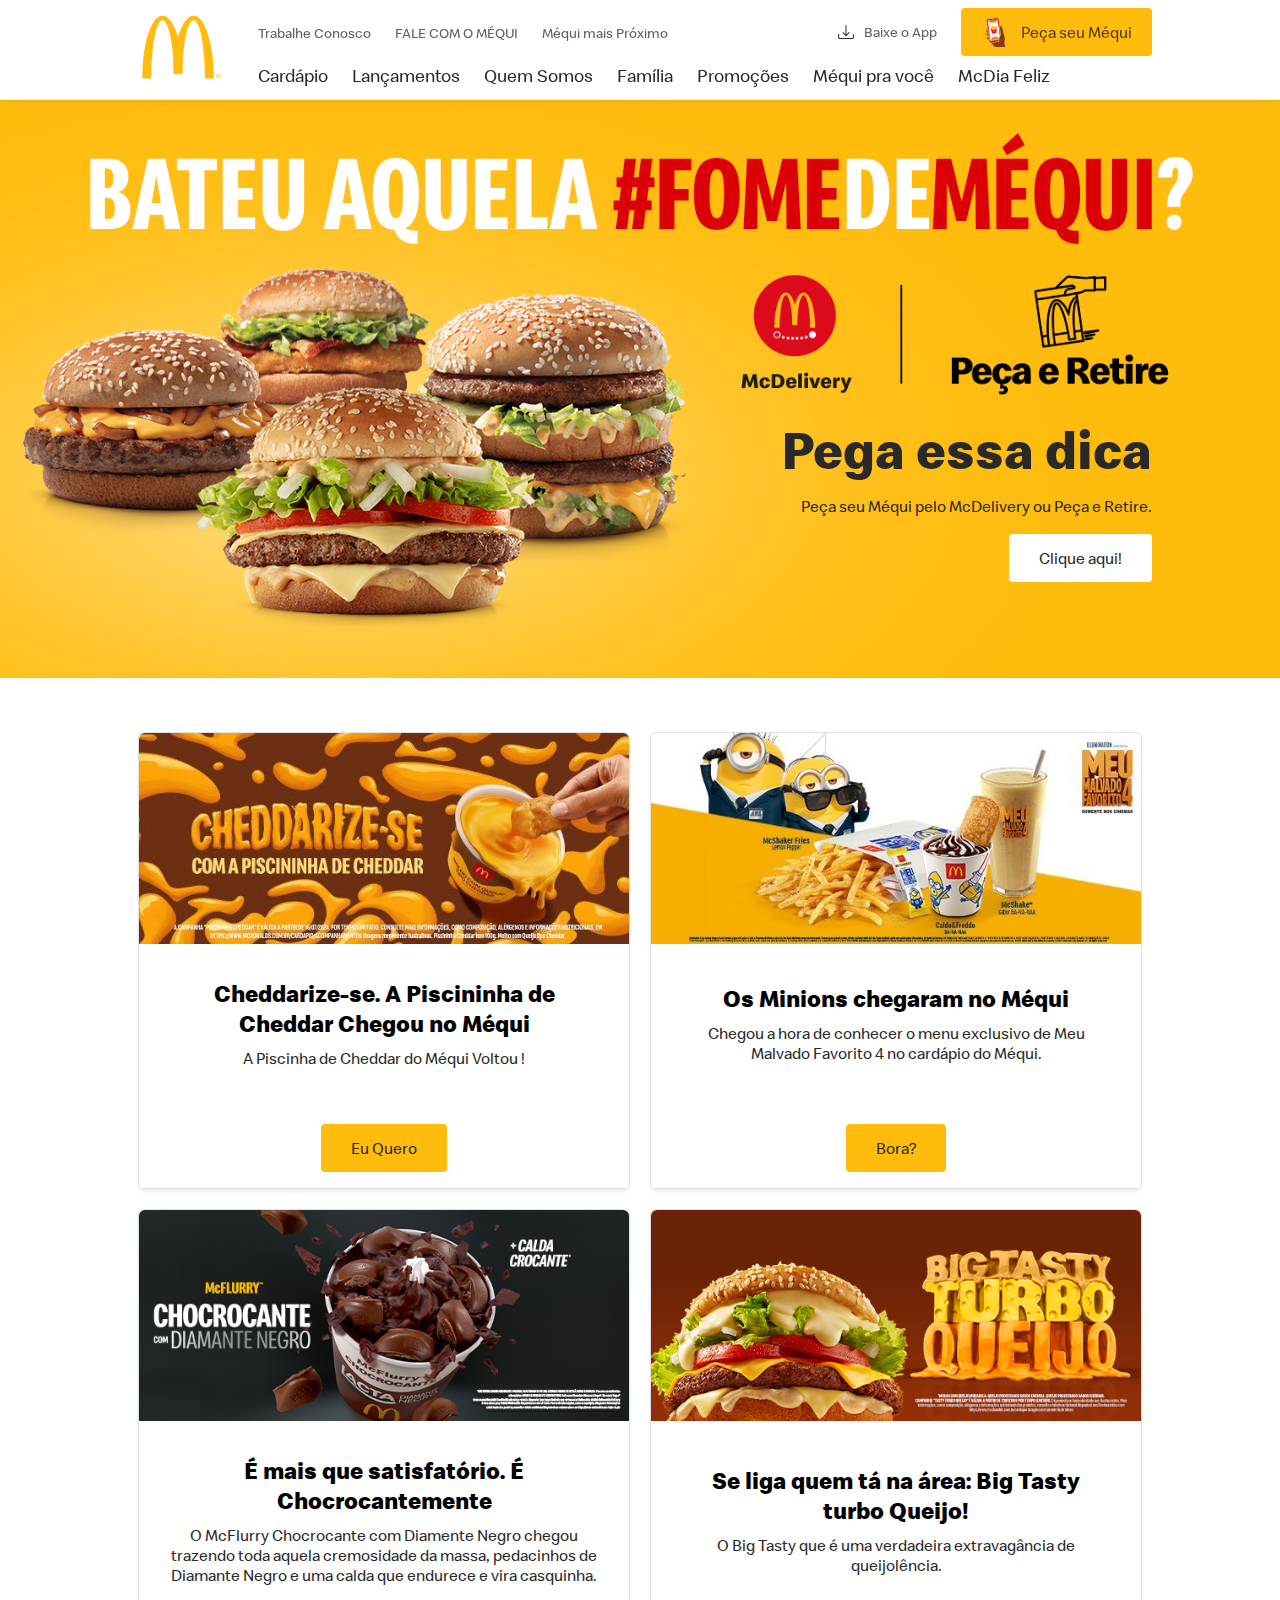
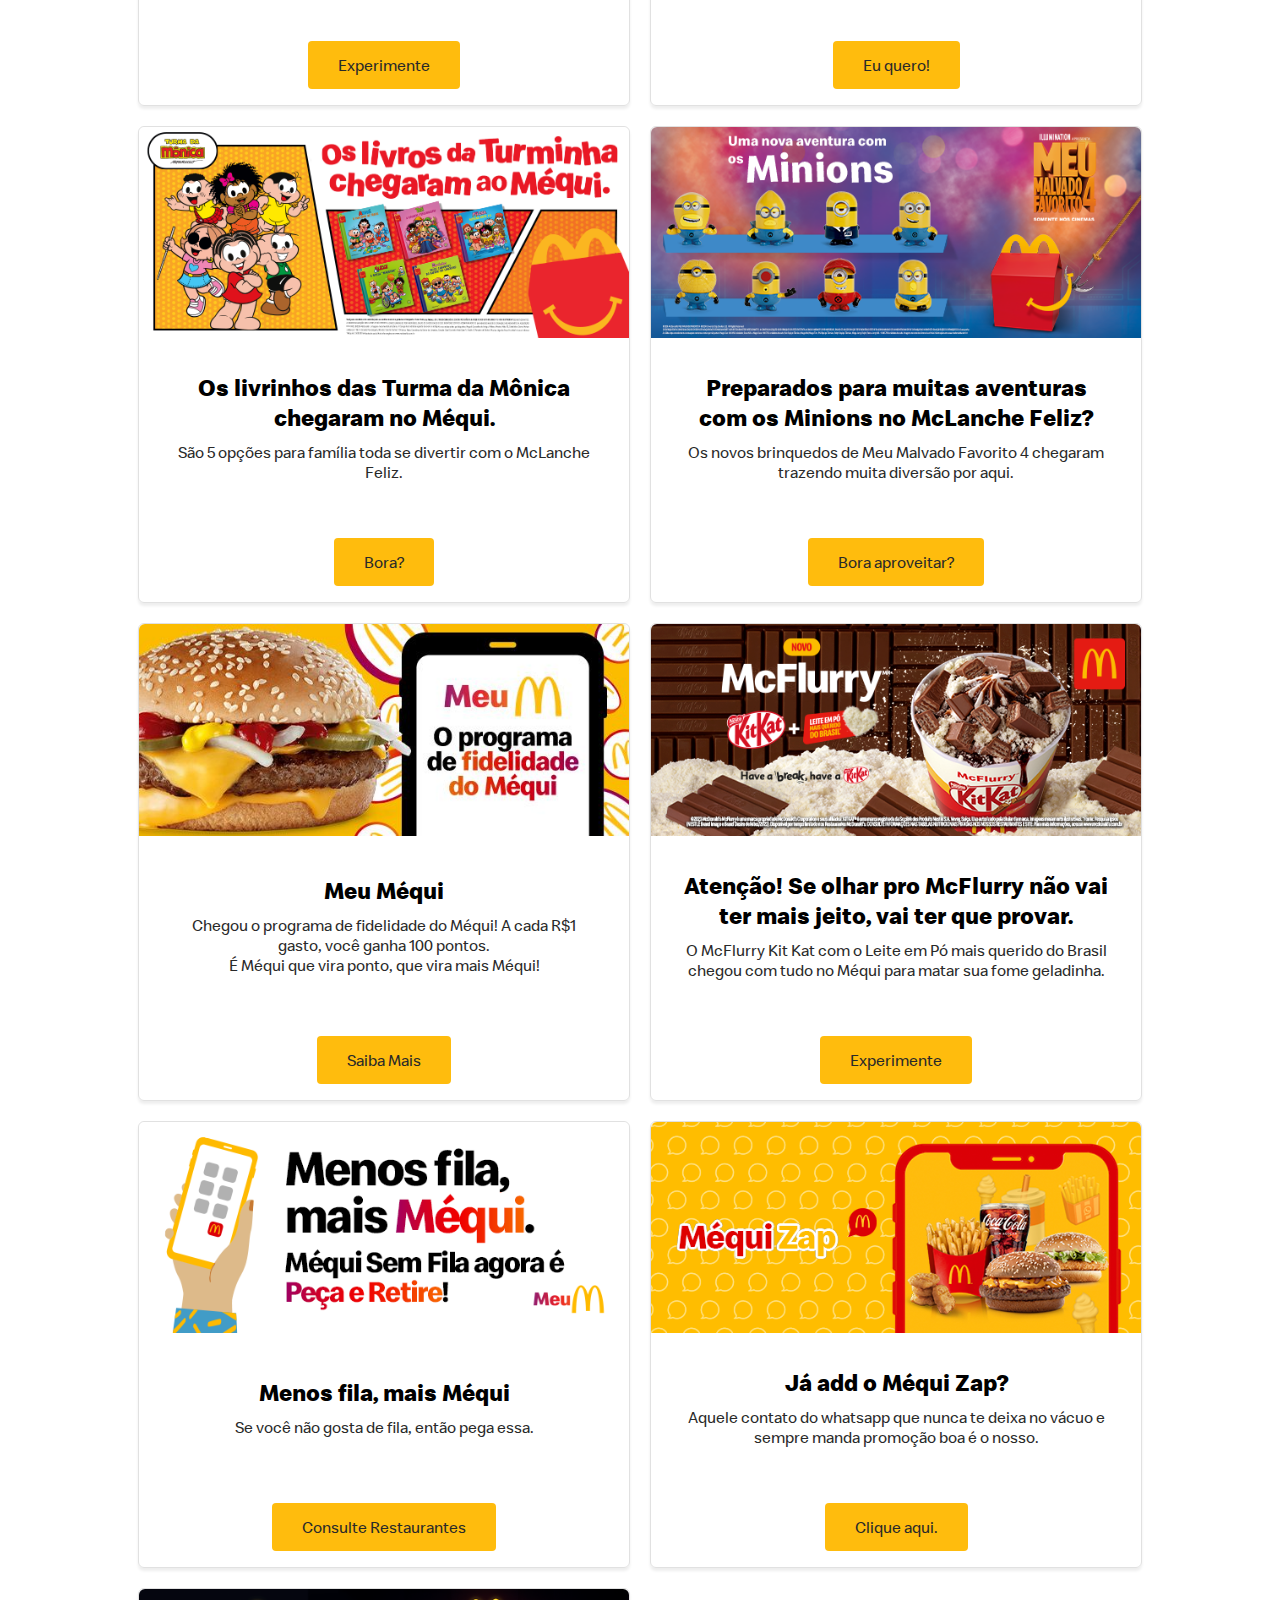
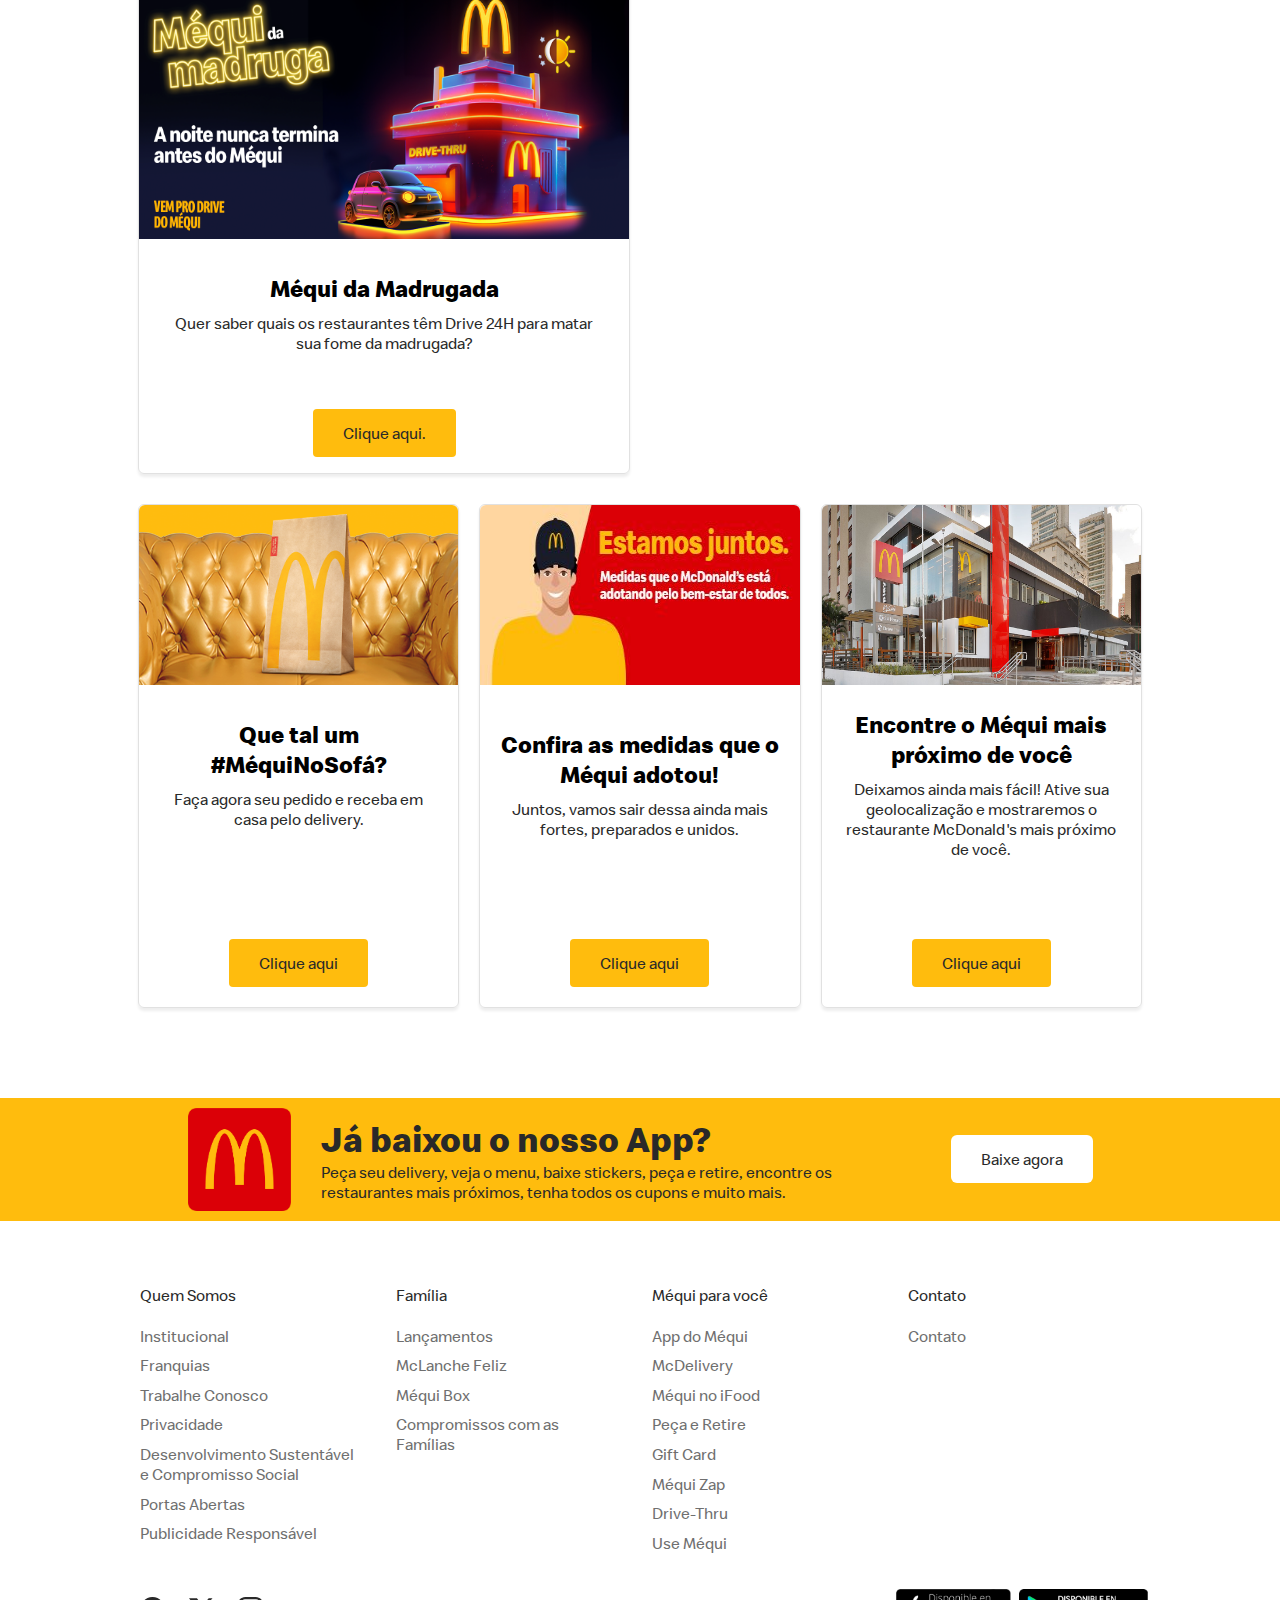
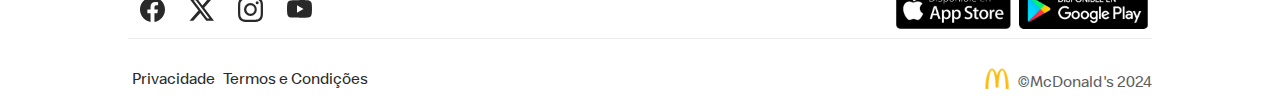
==== commit 622f7911: "adding and fixing animations" ====
--- a/index.html
+++ b/index.html
@@ -184,12 +184,12 @@
                     </div>
                     <div class="news-div-text">
                         <h4>Cheddarize-se. A Piscininha de Cheddar Chegou no Méqui</h4>
-                        <div class="text-link">
-                            <p>A Piscinha de Cheddar do Méqui Voltou !</p>
-                            <a href="#" class="clickhere-button">
-                                Eu Quero
-                            </a>
-                        </div>
+                        <p>A Piscinha de Cheddar do Méqui Voltou !</p>
+                    </div>
+                    <div class="text-link">
+                        <a href="#" class="clickhere-button">
+                            Eu Quero
+                        </a>
                     </div>
                 </div>
                 <div class="news-mc">
@@ -198,15 +198,16 @@
                     </div>
                     <div class="news-div-text">
                         <h4>Os Minions chegaram no Méqui</h4>
-                        <div class="text-link">
-                            <p>Chegou a hora de conhecer o menu exclusivo de Meu Malvado Favorito 4 no cardápio do
-                                Méqui.
-                            </p>
-                            <a href="#" class="clickhere-button">
-                                Bora?
-                            </a>
-                        </div>
-                    </div>
+                        <p>Chegou a hora de conhecer o menu exclusivo de Meu Malvado Favorito 4 no cardápio do
+                            Méqui.
+                        </p>
+                    </div>
+                    <div class="text-link">
+                        <a href="#" class="clickhere-button">
+                            Bora?
+                        </a>
+                    </div>
+
                 </div>
                 <div class="news-mc">
                     <div class="news-div-img">
@@ -214,15 +215,16 @@
                     </div>
                     <div class="news-div-text">
                         <h4>É mais que satisfatório. É Chocrocantemente</h4>
-                        <div class="text-link">
-                            <p>O McFlurry Chocrocante com Diamente Negro chegou trazendo toda aquela cremosidade da
-                                massa,
-                                pedacinhos de Diamante Negro e uma calda que endurece e vira casquinha.</p>
-                            <a href="#" class="clickhere-button">
-                                Experimente
-                            </a>
-                        </div>
-                    </div>
+                        <p>O McFlurry Chocrocante com Diamente Negro chegou trazendo toda aquela cremosidade da
+                            massa,
+                            pedacinhos de Diamante Negro e uma calda que endurece e vira casquinha.</p>
+                    </div>
+                    <div class="text-link">
+                        <a href="#" class="clickhere-button">
+                            Experimente
+                        </a>
+                    </div>
+
                 </div>
                 <div class="news-mc">
                     <div class="news-div-img">
@@ -230,12 +232,12 @@
                     </div>
                     <div class="news-div-text">
                         <h4>Se liga quem tá na área: Big Tasty turbo Queijo!</h4>
-                        <div class="text-link">
-                            <p>O Big Tasty que é uma verdadeira extravagância de queijolência.</p>
-                            <a href="#" class="clickhere-button">
-                                Eu quero!
-                            </a>
-                        </div>
+                        <p>O Big Tasty que é uma verdadeira extravagância de queijolência.</p>
+                    </div>
+                    <div class="text-link">
+                        <a href="#" class="clickhere-button">
+                            Eu quero!
+                        </a>
                     </div>
                 </div>
                 <div class="news-mc">
@@ -245,10 +247,13 @@
                     <div class="news-div-text">
                         <h4>Os livrinhos das Turma da Mônica chegaram no Méqui.</h4>
                         <p>São 5 opções para família toda se divertir com o McLanche Feliz.</p>
+                    </div>
+                    <div class="text-link">
                         <a href="#" class="clickhere-button">
                             Bora?
                         </a>
                     </div>
+
                 </div>
                 <div class="news-mc">
                     <div class="news-div-img">
@@ -256,14 +261,15 @@
                     </div>
                     <div class="news-div-text">
                         <h4>Preparados para muitas aventuras com os Minions no McLanche Feliz?</h4>
-                        <div class="text-link">
-                            <p>Os novos brinquedos de Meu Malvado Favorito 4 chegaram trazendo muita diversão por aqui.
-                            </p>
-                            <a href="#" class="clickhere-button">
-                                Bora aproveitar?
-                            </a>
-                        </div>
-                    </div>
+                        <p>Os novos brinquedos de Meu Malvado Favorito 4 chegaram trazendo muita diversão por aqui.
+                        </p>
+                    </div>
+                    <div class="text-link">
+                        <a href="#" class="clickhere-button">
+                            Bora aproveitar?
+                        </a>
+                    </div>
+
                 </div>
                 <div class="news-mc">
                     <div class="news-div-img">
@@ -271,29 +277,31 @@
                     </div>
                     <div class="news-div-text">
                         <h4>Meu Méqui</h4>
-                        <div class="text-link">
-                            <p>Chegou o programa de fidelidade do Méqui! A cada R$1 gasto, você ganha 100 pontos. <br> É
-                                Méqui que vira ponto, que vira mais Méqui!</p>
-                            <a href="#" class="clickhere-button">
-                                Saiba Mais
-                            </a>
-                        </div>
-                    </div>
+                        <p>Chegou o programa de fidelidade do Méqui! A cada R$1 gasto, você ganha 100 pontos. <br> É
+                            Méqui que vira ponto, que vira mais Méqui!</p>
+                    </div>
+                    <div class="text-link">
+                        <a href="#" class="clickhere-button">
+                            Saiba Mais
+                        </a>
+                    </div>
+
                 </div>
                 <div class="news-mc">
                     <div class="news-div-img">
                         <img src="./imgs/novidades/mcflurry.png" alt="McFlurry">
                     </div>
                     <div class="news-div-text">
-                        <h4>Atenção! Se olhar pro McFlurry não vai ter mais jeito, <br>vai ter que provar.</h4>
-                        <div class="text-link">
-                            <p>O McFlurry Kit Kat com o Leite em Pó mais querido do Brasil chegou com tudo no Méqui para
-                                matar sua fome geladinha.</p>
-                            <a href="#" class="clickhere-button">
-                                Experimente
-                            </a>
-                        </div>
-                    </div>
+                        <h4>Atenção! Se olhar pro McFlurry não vai ter mais jeito, vai ter que provar.</h4>
+                        <p>O McFlurry Kit Kat com o Leite em Pó mais querido do Brasil chegou com tudo no Méqui para
+                            matar sua fome geladinha.</p>
+                    </div>
+                    <div class="text-link">
+                        <a href="#" class="clickhere-button">
+                            Experimente
+                        </a>
+                    </div>
+
                 </div>
                 <div class="news-mc">
                     <div class="news-div-img">
@@ -301,12 +309,12 @@
                     </div>
                     <div class="news-div-text">
                         <h4>Menos fila, mais Méqui</h4>
-                        <div class="text-link">
-                            <p>Se você não gosta de fila, então pega essa.</p>
-                            <a href="#" class="clickhere-button">
-                                Consulte Restaurantes
-                            </a>
-                        </div>
+                        <p>Se você não gosta de fila, então pega essa.</p>
+                    </div>
+                    <div class="text-link">
+                        <a href="#" class="clickhere-button">
+                            Consulte Restaurantes
+                        </a>
                     </div>
                 </div>
                 <div class="news-mc">
@@ -315,15 +323,15 @@
                     </div>
                     <div class="news-div-text">
                         <h4>Já add o Méqui Zap?</h4>
-                        <div class="text-link">
-                            <p>Aquele contato do whatsapp que nunca te deixa no vácuo e sempre manda promoção boa é o
-                                nosso.
-                            </p>
-                            <a href="#" class="clickhere-button">
-                                Clique aqui.
-                            </a>
-                        </div>
-                    </div>
+                        <p>Aquele contato do whatsapp que nunca te deixa no vácuo e sempre manda promoção boa é o
+                            nosso.</p>
+                    </div>
+                    <div class="text-link">
+                        <a href="#" class="clickhere-button">
+                            Clique aqui.
+                        </a>
+                    </div>
+
                 </div>
                 <div class="news-mc">
                     <div class="news-div-img">
@@ -332,12 +340,12 @@
                     </div>
                     <div class="news-div-text">
                         <h4>Méqui da Madrugada</h4>
-                        <div class="text-link">
-                            <p>Quer saber quais os restaurantes têm Drive 24H para matar sua fome da madrugada?</p>
-                            <a href="#" class="clickhere-button">
-                                Clique aqui.
-                            </a>
-                        </div>
+                        <p>Quer saber quais os restaurantes têm Drive 24H para matar sua fome da madrugada?</p>
+                    </div>
+                    <div class="text-link">
+                        <a href="#" class="clickhere-button">
+                            Clique aqui.
+                        </a>
                     </div>
                 </div>
             </div>
--- a/css/style.css
+++ b/css/style.css
@@ -33,6 +33,8 @@
     z-index: 99;
 }
 
+
+
 .header-org {
     padding: 0 10%;
     display: inline-flex;
@@ -75,6 +77,10 @@
     text-decoration: none;
     padding: .5rem .75rem;
     white-space: nowrap;
+}
+
+.nav-externs-links nav ul li a:hover {
+    text-decoration: underline;
 }
 
 .nav-intern-links nav ul li a {
@@ -141,7 +147,10 @@
     display: none;
 }
 
-
+.mac-links a:hover {
+    border-bottom: 3px solid #ffbc0d;
+    transition: 0.2s;
+}
 
 
 /* MAIN ELEMENT'S CONFIG */
@@ -189,6 +198,10 @@
     border-radius: 4px;
 }
 
+.img-text a:hover {
+    background-color: rgb(209, 209, 209);
+}
+
 
 .novidades-config {
     width: 100%;
@@ -211,6 +224,7 @@
     flex-direction: column;
     width: calc(50% - 20px);
     margin: 10px;
+    justify-content: space-between;
 }
 
 .news-div-img {
@@ -225,8 +239,12 @@
 }
 
 .news-div-text {
+    display: flex;
+    justify-content: space-between;
+    align-items: center;
+    flex-direction: column;
     padding: 30px;
-
+    width: 100%;
 }
 
 .news-div-text h4 {
@@ -241,7 +259,8 @@
     margin-bottom: 40px;
 }
 
-.news-div-text a {
+
+.text-link a {
     background-color: #ffbc0d;
     color: #292929;
     border: none;
@@ -254,15 +273,13 @@
     border-radius: 4px;
 }
 
-.news-div-text a:hover {
+.text-link a:hover {
     background-color: #c08b00;
 }
 
 .text-link {
-    display: flex;
-    align-items: center;
-    flex-direction: column;
-
+    padding: 0 0 30px 0;
+    width: 100%;
 }
 
 .funcionalidades {
@@ -394,6 +411,11 @@
     height: 48px;
     min-width: 114px;
     border-radius: 6px;
+}
+
+.button-f a:hover {
+    background-color: rgb(209, 209, 209);
+    
 }
 
 .molho-style {
@@ -443,6 +465,12 @@
 .nav-footer-links nav ul li a {
     text-decoration: none;
     color: #6f6f6f;
+
+}
+
+.nav-footer-links nav ul li a:hover {
+    text-decoration: underline;
+
 }
 
 
@@ -744,16 +772,16 @@
         justify-content: center;
     }
 
-    
+
 
 
     /* FOOTER */
-    .text-f h2{
+    .text-f h2 {
         font-size: 24px;
         margin-bottom: 10px;
     }
 
-    .text-f p{
+    .text-f p {
         font-size: 12px;
     }
 
@@ -775,20 +803,59 @@
         height: 50px;
     }
 
-    .text-f h2{
+    .text-f h2 {
         font-size: 18px;
         margin-bottom: 10px;
     }
 
-    .text-f p{
-        font-size: 8px;
+    .text-f p {
+        font-size: 10px;
     }
 
     .button-f {
         margin-left: 10px;
     }
+
     .button-f a {
         font-size: 10px;
+    }
+
+    .direction-link {
+        padding: .75rem;
+        margin: 0;
+    }
+
+    .nav-footer-links nav ul li a {
+        font-size: 12px;
+    }
+
+    .footer-links-ly {
+        display: flex;
+        align-items: center;
+        justify-content: center;
+    }
+
+    .links-lyt {
+        margin: 0 10%;
+    }
+
+    .socialm-lyt {
+        justify-content: center;
+        align-items: center;
+    }
+
+    .download-app div img {
+        width: 100%;
+        height: auto;
+    }
+
+    .last-content {
+        padding: 0 20px;
+    }
+
+    .last-lyt {
+        font-size: 12px;
+        white-space: nowrap;
     }
 }
 
